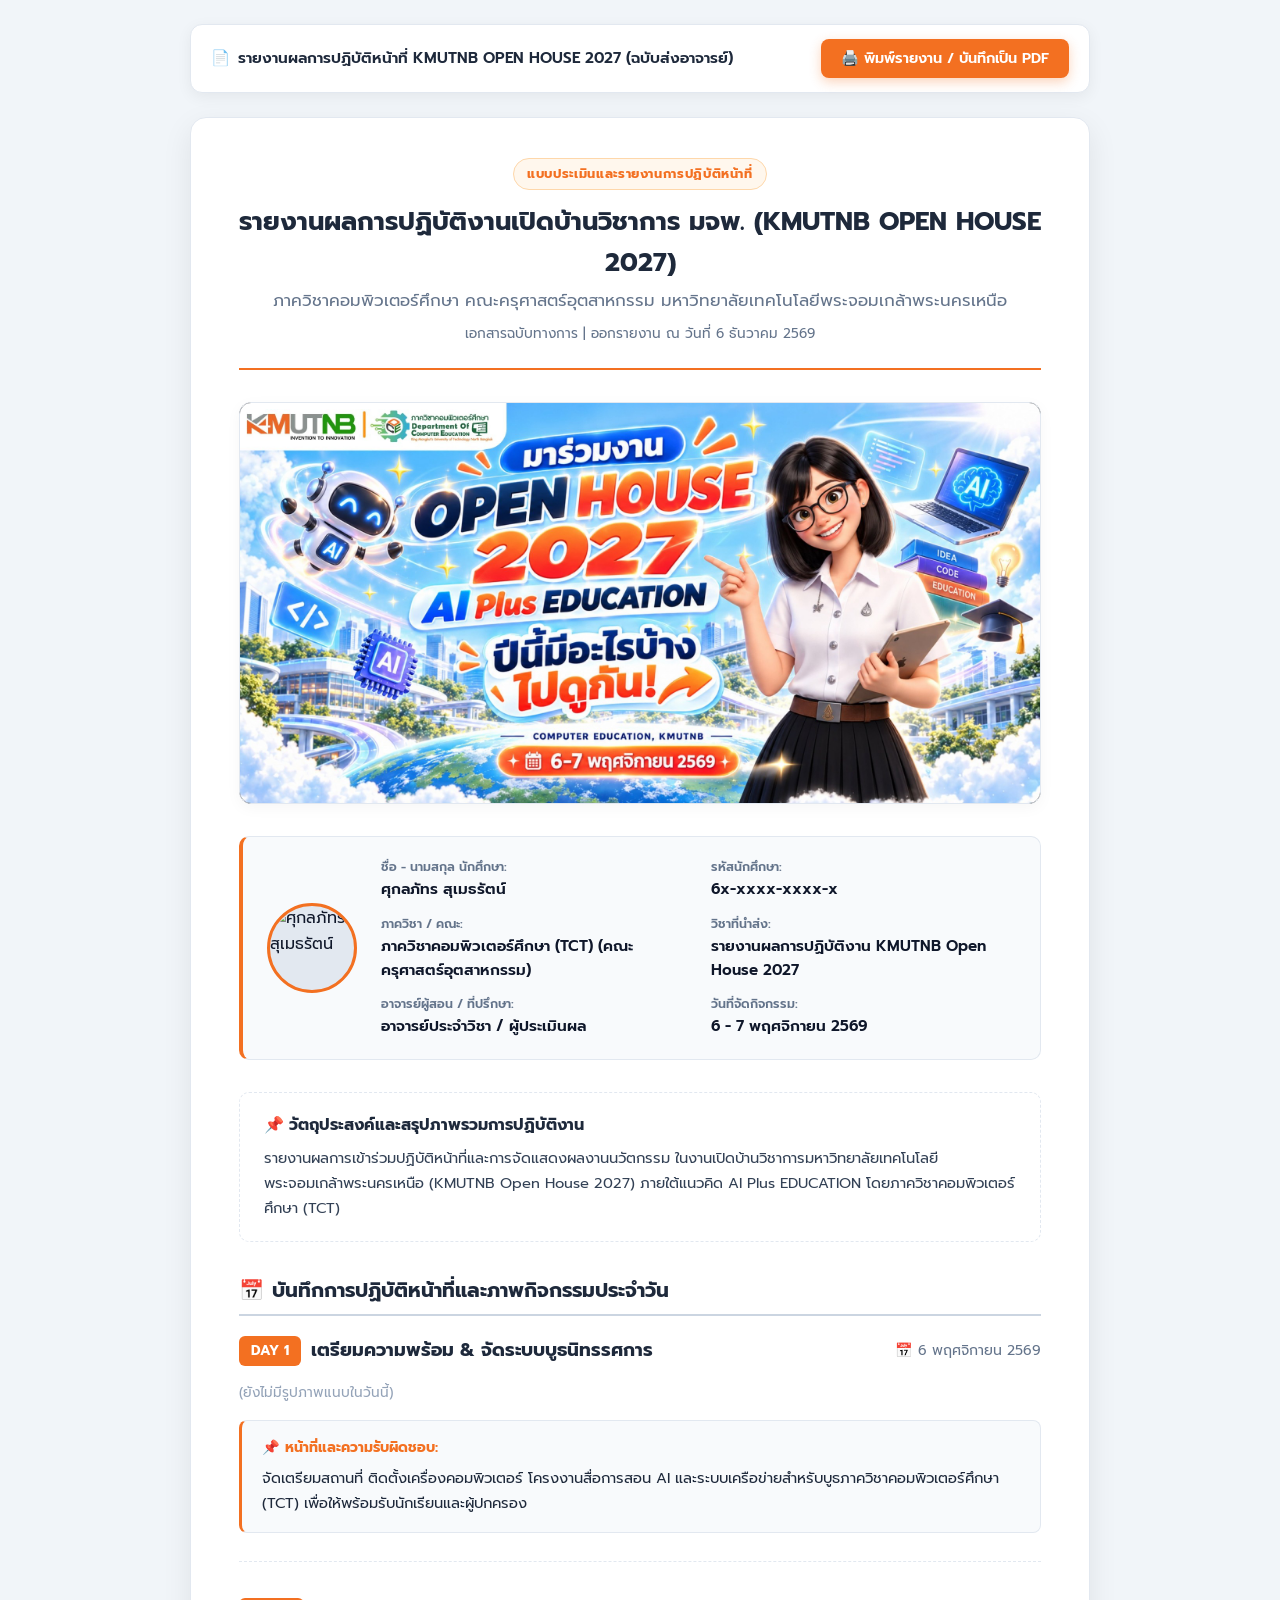
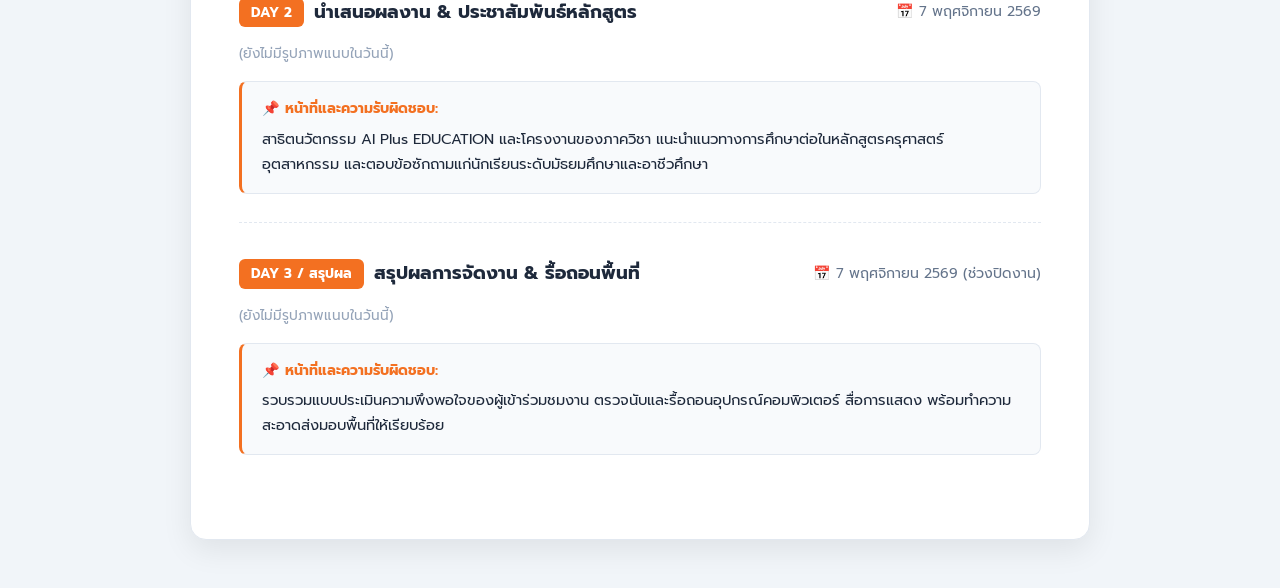
==== index.html @ 82ed1d24 "Enhancement: Rectangular Collage Photo Frame supporting all photo dimensions without cropping" ====
<!DOCTYPE html>
<html lang="th">
<head>
    <meta charset="UTF-8">
    <meta name="viewport" content="width=device-width, initial-scale=1.0">
    <title>เอกสารรายงานผลการปฏิบัติงาน Open House มจพ. (ฉบับส่งอาจารย์)</title>
    <link rel="preconnect" href="https://fonts.googleapis.com">
    <link rel="preconnect" href="https://fonts.gstatic.com" crossorigin>
    <link href="https://fonts.googleapis.com/css2?family=Prompt:wght@300;400;500;600;700&family=Sarabun:wght@300;400;500;600;700&display=swap" rel="stylesheet">
    <style>
        :root {
            --km-orange: #f37021;
            --km-dark: #1e293b;
            --km-light: #f8fafc;
            --border-color: #e2e8f0;
            --text-main: #0f172a;
            --text-muted: #64748b;
        }

        * {
            margin: 0;
            padding: 0;
            box-sizing: border-box;
        }

        body {
            font-family: 'Prompt', 'Sarabun', sans-serif;
            background-color: #f1f5f9;
            color: var(--text-main);
            line-height: 1.6;
            padding: 1.5rem 1rem 3rem 1rem;
        }

        /* Top Bar สำหรับหน้าอาจารย์ (โชว์ข้อมูลอย่างเดียว มีเฉพาะปุ่มพิมพ์) */
        .top-action-bar {
            max-width: 900px;
            margin: 0 auto 1.5rem auto;
            display: flex;
            justify-content: space-between;
            align-items: center;
            flex-wrap: wrap;
            gap: 1rem;
            background: #ffffff;
            padding: 0.85rem 1.25rem;
            border-radius: 12px;
            box-shadow: 0 4px 15px rgba(0,0,0,0.06);
            border: 1px solid var(--border-color);
        }

        .action-title {
            font-size: 0.95rem;
            font-weight: 600;
            color: var(--km-dark);
            display: flex;
            align-items: center;
            gap: 0.5rem;
        }

        .btn-print {
            display: inline-flex;
            align-items: center;
            gap: 0.4rem;
            padding: 0.55rem 1.25rem;
            font-family: inherit;
            font-size: 0.9rem;
            font-weight: 600;
            border-radius: 8px;
            cursor: pointer;
            border: none;
            background: var(--km-orange);
            color: #ffffff;
            box-shadow: 0 4px 12px rgba(243, 112, 33, 0.3);
            transition: all 0.2s ease;
        }
        .btn-print:hover {
            background: #d95e14;
            transform: translateY(-1px);
        }

        /* Academic Report Paper Container */
        .paper-container {
            max-width: 900px;
            margin: 0 auto;
            background: #ffffff;
            border-radius: 16px;
            box-shadow: 0 10px 30px rgba(0,0,0,0.08);
            border: 1px solid var(--border-color);
            padding: 2.5rem 3rem;
        }

        /* หัวกระดาษเอกสารทางการ */
        .doc-header {
            text-align: center;
            border-bottom: 2px solid var(--km-orange);
            padding-bottom: 1.5rem;
            margin-bottom: 2rem;
        }

        .doc-badge {
            display: inline-block;
            background: #fff7ed;
            color: var(--km-orange);
            border: 1px solid #fed7aa;
            font-size: 0.8rem;
            font-weight: 700;
            padding: 0.3rem 0.8rem;
            border-radius: 9999px;
            margin-bottom: 0.75rem;
            letter-spacing: 0.05em;
        }

        .doc-title {
            font-size: 1.6rem;
            font-weight: 700;
            color: var(--km-dark);
            margin-bottom: 0.25rem;
        }

        .doc-subtitle {
            font-size: 1.05rem;
            color: var(--text-muted);
            margin-bottom: 0.5rem;
        }

        .doc-meta {
            font-size: 0.85rem;
            color: var(--text-muted);
        }

        /* แบนเนอร์ 2 รูปต่อกัน */
        .banner-wrapper {
            margin-bottom: 2rem;
            border-radius: 12px;
            overflow: hidden;
            border: 1px solid var(--border-color);
            box-shadow: 0 4px 15px rgba(0,0,0,0.04);
            background: #000;
        }

        .banner-wrapper img {
            width: 100%;
            height: auto;
            display: block;
            aspect-ratio: 2 / 1;
            object-fit: cover;
        }

        /* ตารางข้อมูลนักศึกษา */
        .student-info-section {
            background: #f8fafc;
            border: 1px solid var(--border-color);
            border-left: 4px solid var(--km-orange);
            border-radius: 10px;
            padding: 1.25rem 1.5rem;
            margin-bottom: 2rem;
            display: flex;
            align-items: center;
            gap: 1.5rem;
        }

        .student-avatar {
            width: 90px;
            height: 90px;
            border-radius: 50%;
            object-fit: cover;
            border: 3px solid var(--km-orange);
            flex-shrink: 0;
            background: #e2e8f0;
        }

        .student-grid {
            display: grid;
            grid-template-columns: repeat(auto-fit, minmax(220px, 1fr));
            gap: 0.75rem 1.5rem;
            width: 100%;
        }

        .info-cell-label {
            font-size: 0.78rem;
            color: var(--text-muted);
            font-weight: 600;
            text-transform: uppercase;
        }

        .info-cell-value {
            font-size: 0.95rem;
            color: var(--text-main);
            font-weight: 600;
        }

        /* สรุปภาพรวม */
        .summary-box {
            background: #ffffff;
            border: 1px dashed var(--border-color);
            border-radius: 10px;
            padding: 1.25rem 1.5rem;
            margin-bottom: 2rem;
        }
        .summary-title {
            font-size: 1rem;
            font-weight: 700;
            color: var(--km-dark);
            margin-bottom: 0.5rem;
            display: flex;
            align-items: center;
            gap: 0.4rem;
        }
        .summary-text {
            font-size: 0.92rem;
            color: #334155;
            line-height: 1.7;
            white-space: pre-wrap;
        }

        /* บันทึกกิจกรรมรายวัน */
        .section-header-academic {
            font-size: 1.25rem;
            font-weight: 700;
            color: var(--km-dark);
            margin-bottom: 1.25rem;
            padding-bottom: 0.5rem;
            border-bottom: 2px solid #cbd5e1;
            display: flex;
            align-items: center;
            gap: 0.5rem;
        }

        .day-block {
            margin-bottom: 2.25rem;
            padding-bottom: 1.75rem;
            border-bottom: 1px dashed var(--border-color);
            page-break-inside: avoid;
        }
        .day-block:last-child {
            border-bottom: none;
            margin-bottom: 1rem;
        }

        .day-title-row {
            display: flex;
            justify-content: space-between;
            align-items: center;
            margin-bottom: 1rem;
            flex-wrap: wrap;
            gap: 0.5rem;
        }

        .day-badge-academic {
            background: var(--km-orange);
            color: #ffffff;
            font-size: 0.85rem;
            font-weight: 700;
            padding: 0.25rem 0.75rem;
            border-radius: 6px;
        }

        .day-name-academic {
            font-size: 1.15rem;
            font-weight: 700;
            color: var(--km-dark);
        }

        .day-date-academic {
            font-size: 0.88rem;
            color: var(--text-muted);
        }

        /* กรอบสี่เหลี่ยมผืนผ้ารวมรูปภาพประจำวัน (Collage Frame) */
        .photo-frame-wrapper {
            margin: 1.25rem 0 1.5rem 0;
            border-radius: 12px;
            overflow: hidden;
            border: 1px solid var(--border-color);
            background: #0f172a;
            box-shadow: 0 4px 15px rgba(0,0,0,0.06);
        }

        .collage-container {
            position: relative;
            width: 100%;
            background: #090d16;
            overflow: hidden;
        }

        /* 1 รูป: แสดงรูปเต็มสัดส่วน ไม่ตัดหัวคน รองรับทุกขนาด */
        .collage-container.count-1 {
            display: flex;
            align-items: center;
            justify-content: center;
            min-height: 260px;
            max-height: 500px;
            background: #090d16;
        }
        .collage-container.count-1 img {
            max-width: 100%;
            max-height: 500px;
            width: auto;
            height: auto;
            object-fit: contain;
            display: block;
            cursor: pointer;
            transition: transform 0.3s ease;
        }

        /* 2 รูป: สองรูปต่อกันในกรอบสี่เหลี่ยมผืนผ้า (50% | 50%) */
        .collage-container.count-2 {
            display: grid;
            grid-template-columns: 1fr 1fr;
            gap: 4px;
            aspect-ratio: 16 / 9;
        }
        .collage-container.count-2 .collage-item {
            position: relative;
            width: 100%;
            height: 100%;
            overflow: hidden;
        }
        .collage-container.count-2 img {
            width: 100%;
            height: 100%;
            object-fit: cover;
            display: block;
            cursor: pointer;
            transition: transform 0.3s ease;
        }

        /* 3 รูป: 1 รูปเด่นซ้าย + 2 รูปต่อกันขวา */
        .collage-container.count-3 {
            display: grid;
            grid-template-columns: 1.25fr 1fr;
            grid-template-rows: 1fr 1fr;
            gap: 4px;
            aspect-ratio: 16 / 9;
        }
        .collage-container.count-3 .collage-item {
            position: relative;
            width: 100%;
            height: 100%;
            overflow: hidden;
        }
        .collage-container.count-3 .collage-item:first-child {
            grid-row: span 2;
        }
        .collage-container.count-3 img {
            width: 100%;
            height: 100%;
            object-fit: cover;
            display: block;
            cursor: pointer;
            transition: transform 0.3s ease;
        }

        /* 4 รูป: 4 รูปต่อกันในกรอบ (2x2) */
        .collage-container.count-4 {
            display: grid;
            grid-template-columns: 1fr 1fr;
            grid-template-rows: 1fr 1fr;
            gap: 4px;
            aspect-ratio: 16 / 9;
        }
        .collage-container.count-4 .collage-item {
            position: relative;
            width: 100%;
            height: 100%;
            overflow: hidden;
        }
        .collage-container.count-4 img {
            width: 100%;
            height: 100%;
            object-fit: cover;
            display: block;
            cursor: pointer;
            transition: transform 0.3s ease;
        }

        /* 5 รูปขึ้นไป: เรียงต่อกันเป็น Grid ในกรอบสี่เหลี่ยม */
        .collage-container.count-more {
            display: grid;
            grid-template-columns: repeat(auto-fit, minmax(200px, 1fr));
            gap: 4px;
        }
        .collage-container.count-more .collage-item {
            aspect-ratio: 4 / 3;
            position: relative;
            overflow: hidden;
        }
        .collage-container.count-more img {
            width: 100%;
            height: 100%;
            object-fit: cover;
            display: block;
            cursor: pointer;
            transition: transform 0.3s ease;
        }

        .collage-item:hover img {
            transform: scale(1.03);
        }

        .photo-number-tag {
            position: absolute;
            top: 8px;
            left: 8px;
            background: rgba(0, 0, 0, 0.7);
            color: #ffffff;
            font-size: 0.75rem;
            font-weight: 700;
            padding: 0.15rem 0.5rem;
            border-radius: 4px;
            backdrop-filter: blur(4px);
            pointer-events: none;
            z-index: 2;
        }

        /* แถบคำบรรยายใต้กรอบรูป */
        .collage-caption-bar {
            background: #ffffff;
            padding: 0.85rem 1.15rem;
            border-top: 1px solid var(--border-color);
            display: flex;
            flex-direction: column;
            gap: 0.4rem;
        }
        .collage-caption-item {
            font-size: 0.88rem;
            color: #334155;
            line-height: 1.5;
        }
        .collage-caption-tag {
            color: var(--km-orange);
            font-weight: 700;
            margin-right: 0.35rem;
        }

        @media (max-width: 600px) {
            .collage-container.count-2,
            .collage-container.count-3,
            .collage-container.count-4 {
                aspect-ratio: auto;
                grid-template-columns: 1fr;
                grid-template-rows: auto;
            }
            .collage-container.count-3 .collage-item:first-child {
                grid-row: auto;
            }
            .collage-container.count-2 .collage-item,
            .collage-container.count-3 .collage-item,
            .collage-container.count-4 .collage-item {
                aspect-ratio: 16 / 10;
            }
        }

        /* หน้าที่และความรับผิดชอบ */
        .duty-box {
            background: #f8fafc;
            border: 1px solid var(--border-color);
            border-left: 3px solid var(--km-orange);
            border-radius: 8px;
            padding: 1rem 1.25rem;
            margin-top: 0.5rem;
        }

        .duty-label {
            font-size: 0.88rem;
            font-weight: 700;
            color: var(--km-orange);
            margin-bottom: 0.4rem;
            display: flex;
            align-items: center;
            gap: 0.4rem;
        }

        .duty-content {
            font-size: 0.92rem;
            color: #1e293b;
            line-height: 1.7;
            white-space: pre-wrap;
        }

        /* Lightbox */
        .lightbox-modal {
            position: fixed;
            top: 0; left: 0; width: 100vw; height: 100vh;
            background: rgba(0,0,0,0.9);
            z-index: 99999;
            display: none;
            align-items: center;
            justify-content: center;
            padding: 1.5rem;
        }
        .lightbox-modal.active { display: flex; }
        .lightbox-modal img {
            max-width: 90vw;
            max-height: 85vh;
            border-radius: 8px;
        }

        /* Mobile */
        @media (max-width: 768px) {
            body { padding: 0.75rem 0.5rem; }
            .paper-container { padding: 1.25rem 1rem; }
            .student-info-section { flex-direction: column; text-align: center; }
            .student-grid { grid-template-columns: 1fr; text-align: left; }
            .report-photo-grid { grid-template-columns: 1fr; }
            .top-action-bar { flex-direction: column; align-items: stretch; }
            .btn-print { width: 100%; justify-content: center; }
        }

        /* Print Media Styles */
        @media print {
            body { background: #ffffff !important; padding: 0 !important; }
            .top-action-bar { display: none !important; }
            .paper-container { box-shadow: none !important; border: none !important; padding: 0 !important; max-width: 100% !important; }
            .banner-wrapper img { max-height: 250px; object-fit: contain; }
            .photo-frame-wrapper { page-break-inside: avoid; box-shadow: none !important; border: 1px solid #cbd5e1 !important; }
        }
    </style>
</head>
<body>

    <!-- แถบด้านบนของอาจารย์ (ไม่มีปุ่มแก้ไขใดๆ ทั้งสิ้น) -->
    <header class="top-action-bar">
        <div class="action-title">
            <span>📄</span>
            <span>รายงานผลการปฏิบัติหน้าที่ KMUTNB OPEN HOUSE 2027 (ฉบับส่งอาจารย์)</span>
        </div>
        <div>
            <button onclick="window.print()" class="btn-print">
                🖨️ พิมพ์รายงาน / บันทึกเป็น PDF
            </button>
        </div>
    </header>

    <!-- เอกสารรายงานทางการ -->
    <main class="paper-container">

        <!-- หัวกระดาษเอกสารทางการ -->
        <section class="doc-header">
            <div class="doc-badge">แบบประเมินและรายงานการปฏิบัติหน้าที่</div>
            <h1 class="doc-title">รายงานผลการปฏิบัติงานเปิดบ้านวิชาการ มจพ. (KMUTNB OPEN HOUSE 2027)</h1>
            <p class="doc-subtitle">ภาควิชาคอมพิวเตอร์ศึกษา คณะครุศาสตร์อุตสาหกรรม มหาวิทยาลัยเทคโนโลยีพระจอมเกล้าพระนครเหนือ</p>
            <p class="doc-meta" id="doc-meta-date">เอกสารฉบับทางการ</p>
        </section>

        <!-- ภาพแบนเนอร์โปสเตอร์งาน 2 รูปต่อกัน -->
        <figure class="banner-wrapper">
            <img src="openhouse_banner.png" alt="KMUTNB Open House 2027 AI Plus EDUCATION (Department of Computer Education)">
        </figure>

        <!-- ข้อมูลนักศึกษาผู้จัดทำ -->
        <section class="student-info-section" id="student-info-box"></section>

        <!-- วัตถุประสงค์และสรุปภาพรวม -->
        <section class="summary-box">
            <h2 class="summary-title">📌 วัตถุประสงค์และสรุปภาพรวมการปฏิบัติงาน</h2>
            <div class="summary-text" id="report-summary-text"></div>
        </section>

        <!-- รายการบันทึกผลการปฏิบัติงานแต่ละวัน (แสดงเฉพาะหน้าที่) -->
        <section>
            <h2 class="section-header-academic">
                <span>📅</span>
                <span>บันทึกการปฏิบัติหน้าที่และภาพกิจกรรมประจำวัน</span>
            </h2>
            <div id="academic-days-list"></div>
        </section>

    </main>

    <!-- Modal ดูรูปภาพขนาดเต็ม -->
    <div class="lightbox-modal" id="lightbox-modal" onclick="this.classList.remove('active')">
        <img src="" id="lightbox-img" alt="ภาพขยาย">
    </div>

    <script>
        const STORAGE_KEY = 'kmutnb_openhouse_report_data_v2';
        const syncChannel = ('BroadcastChannel' in window) ? new BroadcastChannel('kmutnb_openhouse_sync') : null;

        const defaultData = {
            student: {
                name: "ศุกลภัทร สุเมธรัตน์",
                studentId: "6x-xxxx-xxxx-x",
                faculty: "คณะครุศาสตร์อุตสาหกรรม",
                department: "ภาควิชาคอมพิวเตอร์ศึกษา (TCT)",
                subject: "รายงานผลการปฏิบัติงาน KMUTNB Open House 2027",
                teacher: "อาจารย์ประจำวิชา / ผู้ประเมินผล",
                eventDate: "6 - 7 พฤศจิกายน 2569",
                avatar: "https://images.unsplash.com/photo-1534528741775-53994a69daeb?w=300&auto=format&fit=crop&q=80",
                summary: "รายงานผลการเข้าร่วมปฏิบัติหน้าที่และการจัดแสดงผลงานนวัตกรรม ในงานเปิดบ้านวิชาการมหาวิทยาลัยเทคโนโลยีพระจอมเกล้าพระนครเหนือ (KMUTNB Open House 2027) ภายใต้แนวคิด AI Plus EDUCATION โดยภาควิชาคอมพิวเตอร์ศึกษา (TCT)"
            },
            days: [
                {
                    id: 'day-1',
                    dayNum: 'DAY 1',
                    date: '6 พฤศจิกายน 2569',
                    title: 'เตรียมความพร้อม & จัดระบบบูธนิทรรศการ',
                    duty: 'จัดเตรียมสถานที่ ติดตั้งเครื่องคอมพิวเตอร์ โครงงานสื่อการสอน AI และระบบเครือข่ายสำหรับบูธภาควิชาคอมพิวเตอร์ศึกษา (TCT) เพื่อให้พร้อมรับนักเรียนและผู้ปกครอง',
                    photos: []
                },
                {
                    id: 'day-2',
                    dayNum: 'DAY 2',
                    date: '7 พฤศจิกายน 2569',
                    title: 'นำเสนอผลงาน & ประชาสัมพันธ์หลักสูตร',
                    duty: 'สาธิตนวัตกรรม AI Plus EDUCATION และโครงงานของภาควิชา แนะนำแนวทางการศึกษาต่อในหลักสูตรครุศาสตร์อุตสาหกรรม และตอบข้อซักถามแก่นักเรียนระดับมัธยมศึกษาและอาชีวศึกษา',
                    photos: []
                },
                {
                    id: 'day-3',
                    dayNum: 'DAY 3 / สรุปผล',
                    date: '7 พฤศจิกายน 2569 (ช่วงปิดงาน)',
                    title: 'สรุปผลการจัดงาน & รื้อถอนพื้นที่',
                    duty: 'รวบรวมแบบประเมินความพึงพอใจของผู้เข้าร่วมชมงาน ตรวจนับและรื้อถอนอุปกรณ์คอมพิวเตอร์ สื่อการแสดง พร้อมทำความสะอาดส่งมอบพื้นที่ให้เรียบร้อย',
                    photos: []
                }
            ]
        };

        let appData = null;

        function loadData() {
            try {
                const saved = localStorage.getItem(STORAGE_KEY);
                if (saved) {
                    appData = JSON.parse(saved);
                } else {
                    appData = JSON.parse(JSON.stringify(defaultData));
                }
            } catch (e) {
                appData = JSON.parse(JSON.stringify(defaultData));
            }
        }

        // ซิงก์ข้อมูลแบบเรียลไทม์ทันทีเมื่อแอดมินแก้ไขที่หน้า /admin
        if (syncChannel) {
            syncChannel.onmessage = (e) => {
                if (e.data && e.data.type === 'DATA_UPDATED') {
                    appData = e.data.data;
                    renderAll();
                }
            };
        }
        window.addEventListener('storage', (e) => {
            if (e.key === STORAGE_KEY && e.newValue) {
                appData = JSON.parse(e.newValue);
                renderAll();
            }
        });

        function renderProfile() {
            const p = appData.student || {};
            document.getElementById('student-info-box').innerHTML = `
                <img src="${p.avatar || 'https://via.placeholder.com/150'}" alt="${p.name}" class="student-avatar">
                <div class="student-grid">
                    <div>
                        <div class="info-cell-label">ชื่อ - นามสกุล นักศึกษา:</div>
                        <div class="info-cell-value">${p.name || '-'}</div>
                    </div>
                    <div>
                        <div class="info-cell-label">รหัสนักศึกษา:</div>
                        <div class="info-cell-value">${p.studentId || '-'}</div>
                    </div>
                    <div>
                        <div class="info-cell-label">ภาควิชา / คณะ:</div>
                        <div class="info-cell-value">${p.department || '-'} (${p.faculty || '-'})</div>
                    </div>
                    <div>
                        <div class="info-cell-label">วิชาที่นำส่ง:</div>
                        <div class="info-cell-value">${p.subject || '-'}</div>
                    </div>
                    <div>
                        <div class="info-cell-label">อาจารย์ผู้สอน / ที่ปรึกษา:</div>
                        <div class="info-cell-value">${p.teacher || '-'}</div>
                    </div>
                    <div>
                        <div class="info-cell-label">วันที่จัดกิจกรรม:</div>
                        <div class="info-cell-value">${p.eventDate || '6 - 7 พฤศจิกายน 2569'}</div>
                    </div>
                </div>
            `;
            document.getElementById('report-summary-text').innerText = p.summary || 'ไม่มีข้อมูลสรุปภาพรวม';
        }

        function renderDays() {
            const container = document.getElementById('academic-days-list');
            if (!container) return;

            const days = appData.days || [];
            if (days.length === 0) {
                container.innerHTML = '<div style="padding:1.5rem; text-align:center; color:#94a3b8;">ยังไม่มีข้อมูลกิจกรรม</div>';
                return;
            }

            container.innerHTML = days.map((d) => {
                const photos = d.photos || [];
                let photosHtml = '';

                if (photos.length > 0) {
                    const countClass = photos.length === 1 ? 'count-1' :
                                       photos.length === 2 ? 'count-2' :
                                       photos.length === 3 ? 'count-3' :
                                       photos.length === 4 ? 'count-4' : 'count-more';

                    const collageItems = photos.map((photo, idx) => `
                        <div class="collage-item" onclick="openLightbox('${photo.src}')">
                            <img src="${photo.src}" alt="ภาพกิจกรรมรูปที่ ${idx + 1}" loading="lazy">
                            <span class="photo-number-tag">รูปที่ ${idx + 1}</span>
                        </div>
                    `).join('');

                    const captionsList = photos.map((photo, idx) => `
                        <div class="collage-caption-item">
                            <span class="collage-caption-tag">รูปที่ ${idx + 1}:</span>
                            <span>${photo.caption || 'ภาพการปฏิบัติหน้าที่'}</span>
                        </div>
                    `).join('');

                    photosHtml = `
                        <div class="photo-frame-wrapper">
                            <div class="collage-container ${countClass}">
                                ${collageItems}
                            </div>
                            <div class="collage-caption-bar">
                                ${captionsList}
                            </div>
                        </div>
                    `;
                } else {
                    photosHtml = '<div style="font-size:0.85rem; color:#94a3b8; margin:0.5rem 0 1rem 0;">(ยังไม่มีรูปภาพแนบในวันนี้)</div>';
                }

                return `
                    <article class="day-block">
                        <div class="day-title-row">
                            <div style="display:flex; align-items:center; gap:0.6rem;">
                                <span class="day-badge-academic">${d.dayNum || 'DAY'}</span>
                                <span class="day-name-academic">${d.title || ''}</span>
                            </div>
                            <span class="day-date-academic">📅 ${d.date || ''}</span>
                        </div>

                        ${photosHtml}

                        <div class="duty-box">
                            <div class="duty-label">📌 หน้าที่และความรับผิดชอบ:</div>
                            <div class="duty-content">${d.duty || '-'}</div>
                        </div>
                    </article>
                `;
            }).join('');
        }

        window.openLightbox = function(src) {
            const modal = document.getElementById('lightbox-modal');
            const img = document.getElementById('lightbox-img');
            img.src = src;
            modal.classList.add('active');
        };

        function renderAll() {
            renderProfile();
            renderDays();
        }

        document.addEventListener('DOMContentLoaded', () => {
            const today = new Date();
            const dateStr = today.toLocaleDateString('th-TH', { year: 'numeric', month: 'long', day: 'numeric' });
            document.getElementById('doc-meta-date').innerText = `เอกสารฉบับทางการ | ออกรายงาน ณ วันที่ ${dateStr}`;

            loadData();
            renderAll();
        });
    </script>
</body>
</html>
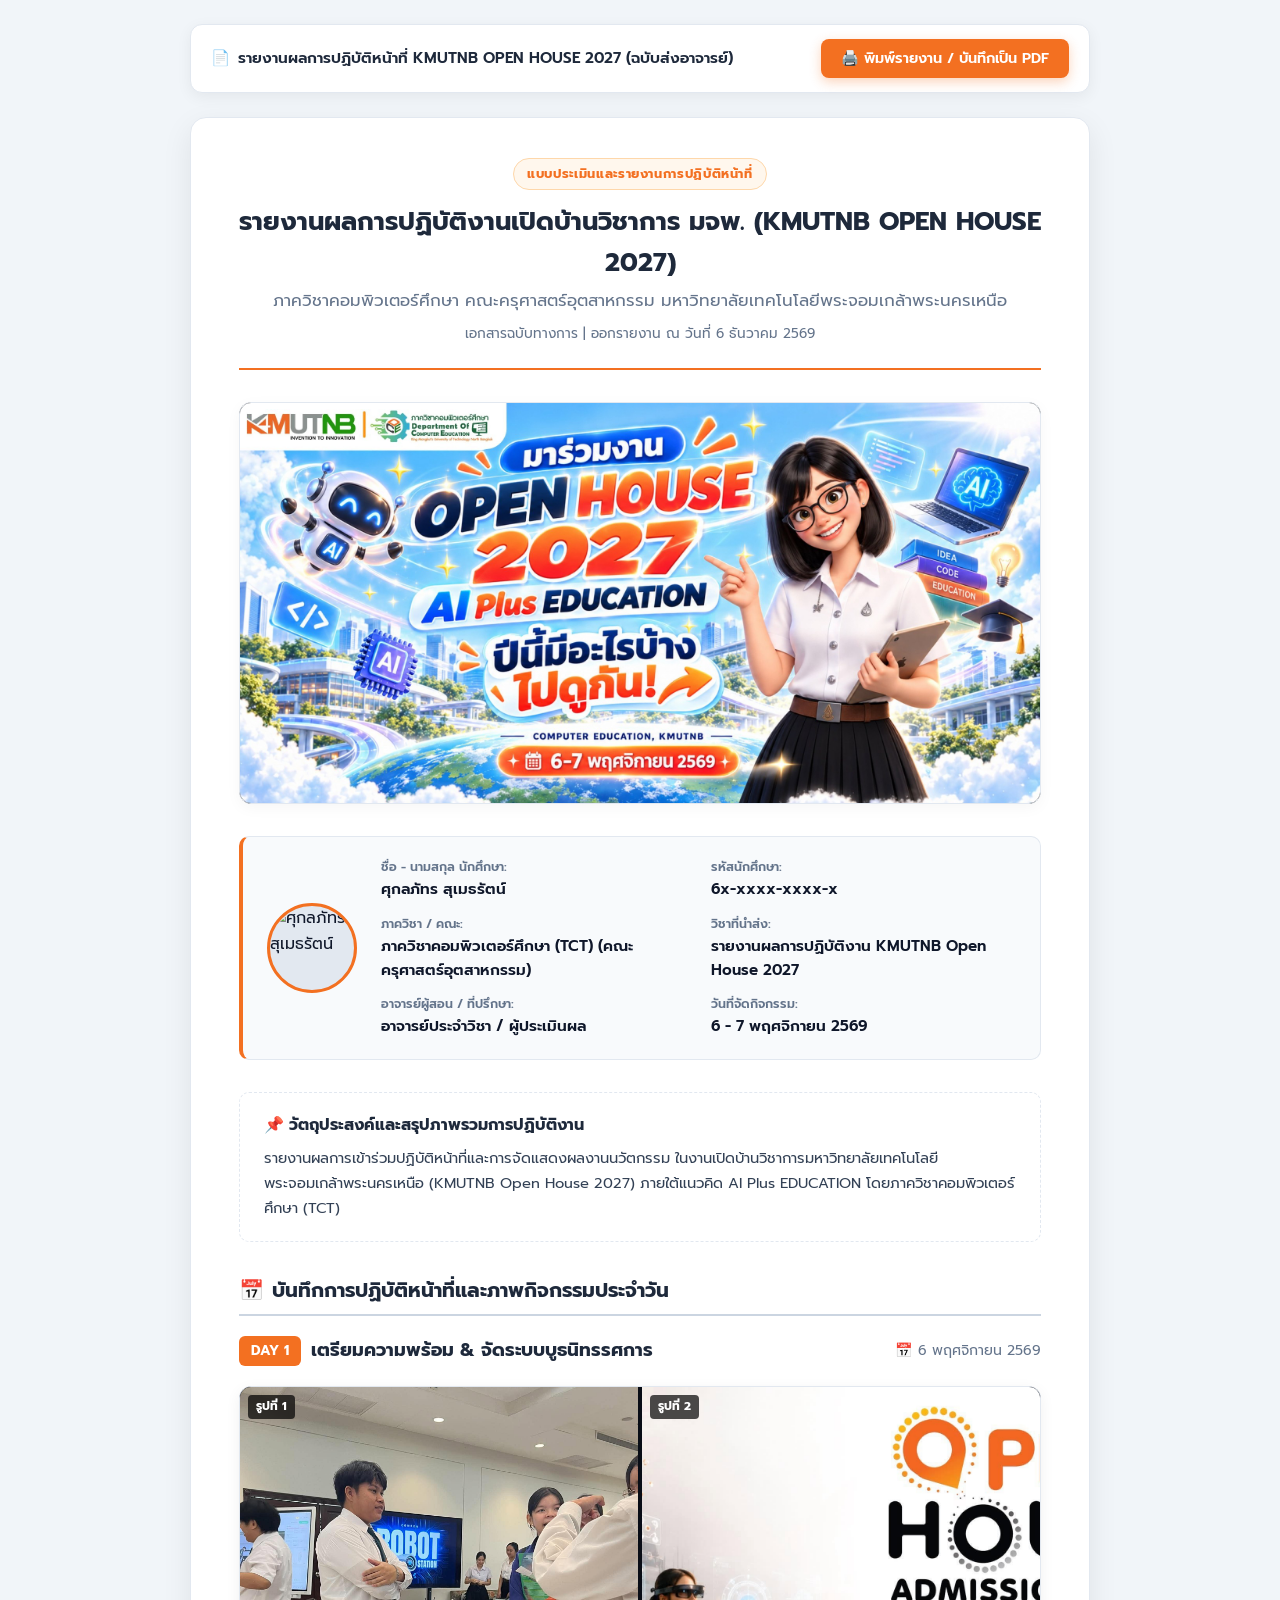
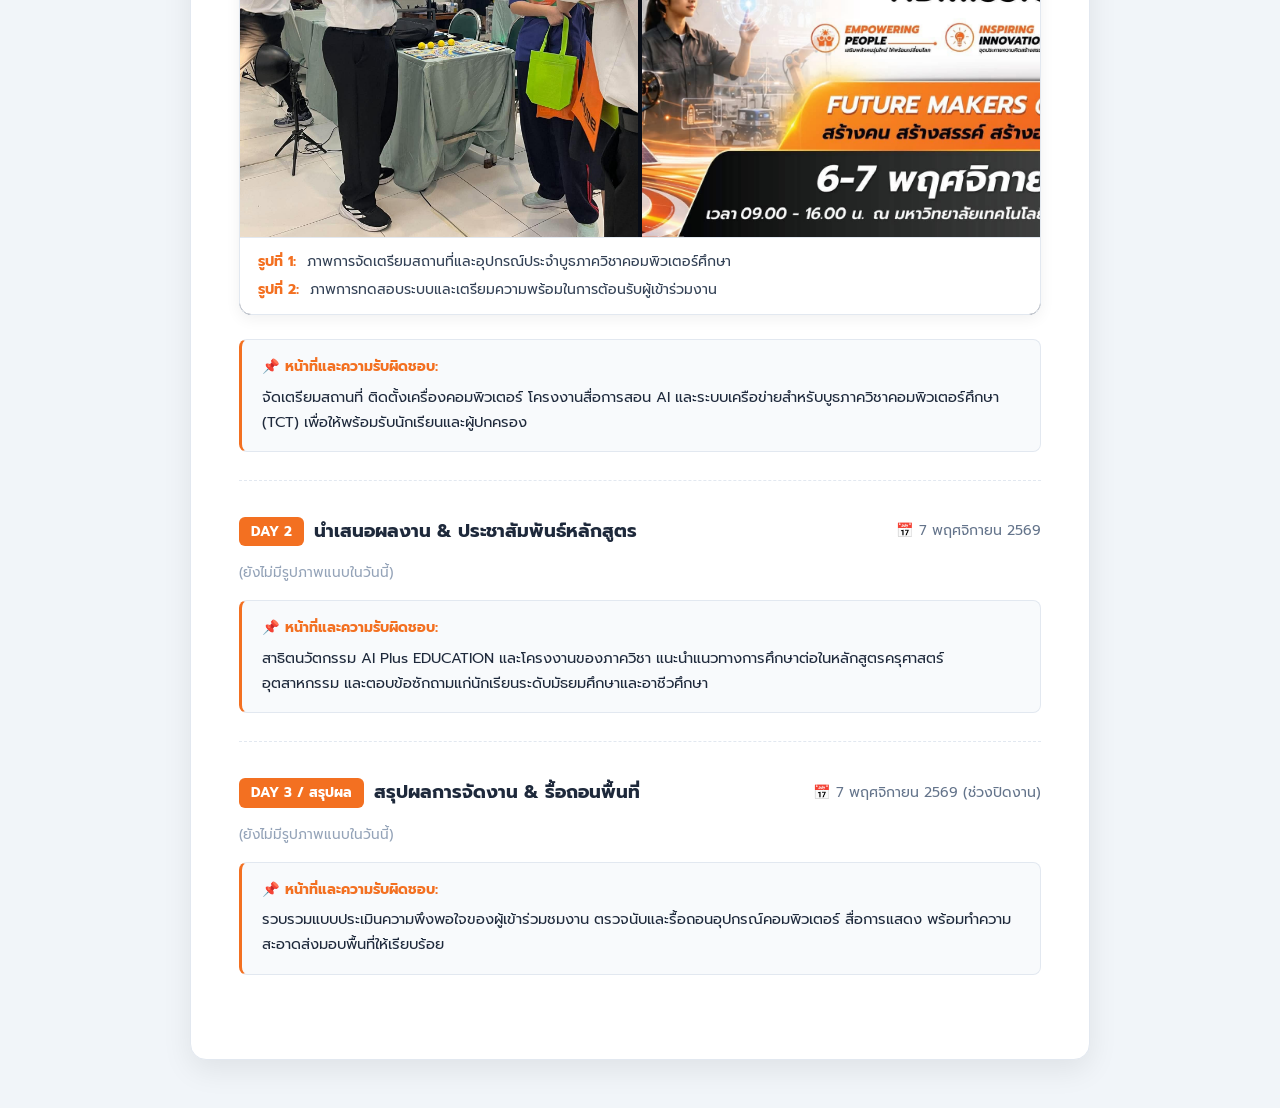
==== commit d9938936: "Deploy real photos and server-authoritative data.json so iPad, mobile, and PC show identical content" ====
--- a/index.html
+++ b/index.html
@@ -618,17 +618,22 @@
 
         let appData = null;
 
-        function loadData() {
+        async function loadData() {
             try {
-                const saved = localStorage.getItem(STORAGE_KEY);
-                if (saved) {
-                    appData = JSON.parse(saved);
+                // ดึงข้อมูลหลักจากเซิร์ฟเวอร์ data.json ก่อน เพื่อให้ทุกเครื่อง (iPad, มือถือ, คอม) เห็นตรงกัน 100%
+                const res = await fetch('data.json?t=' + Date.now());
+                if (res.ok) {
+                    appData = await res.json();
+                    localStorage.setItem(STORAGE_KEY, JSON.stringify(appData));
                 } else {
-                    appData = JSON.parse(JSON.stringify(defaultData));
+                    const saved = localStorage.getItem(STORAGE_KEY);
+                    appData = saved ? JSON.parse(saved) : JSON.parse(JSON.stringify(defaultData));
                 }
             } catch (e) {
-                appData = JSON.parse(JSON.stringify(defaultData));
+                const saved = localStorage.getItem(STORAGE_KEY);
+                appData = saved ? JSON.parse(saved) : JSON.parse(JSON.stringify(defaultData));
             }
+            renderAll();
         }
 
         // ซิงก์ข้อมูลแบบเรียลไทม์ทันทีเมื่อแอดมินแก้ไขที่หน้า /admin
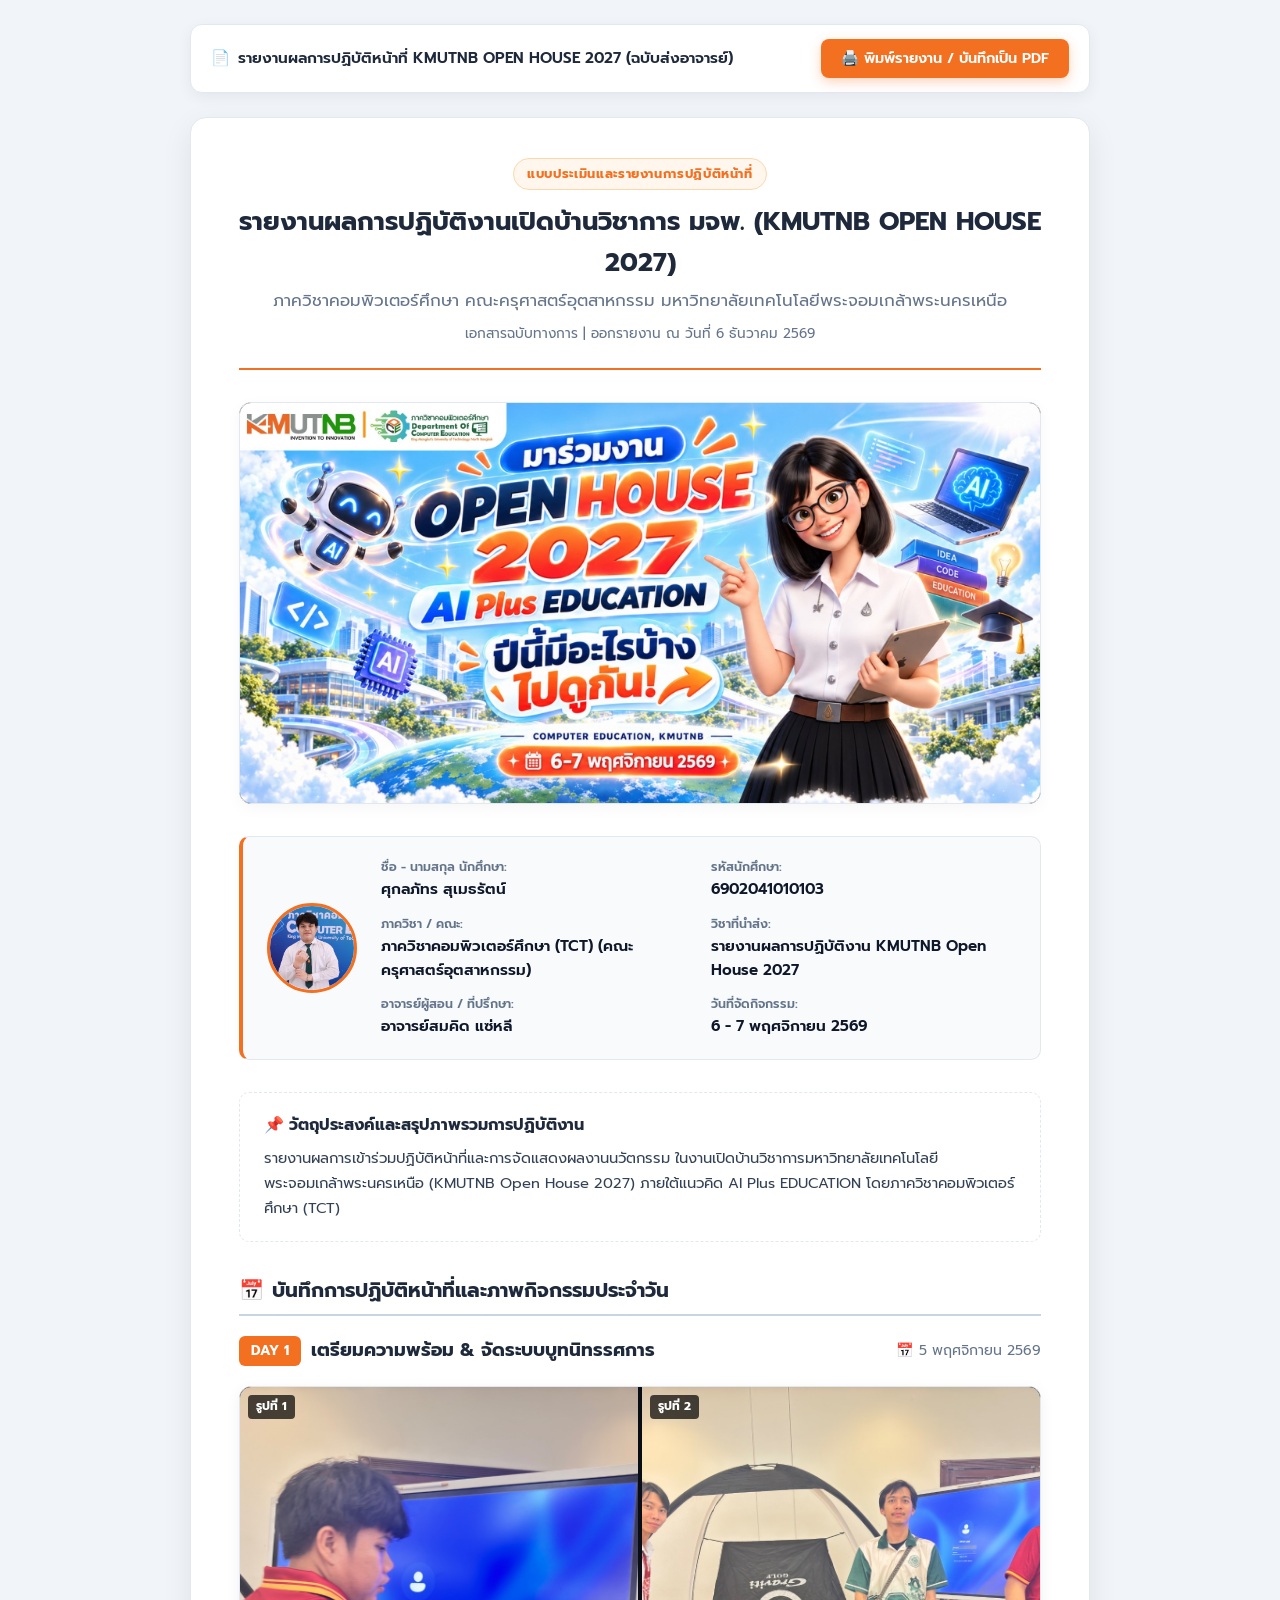
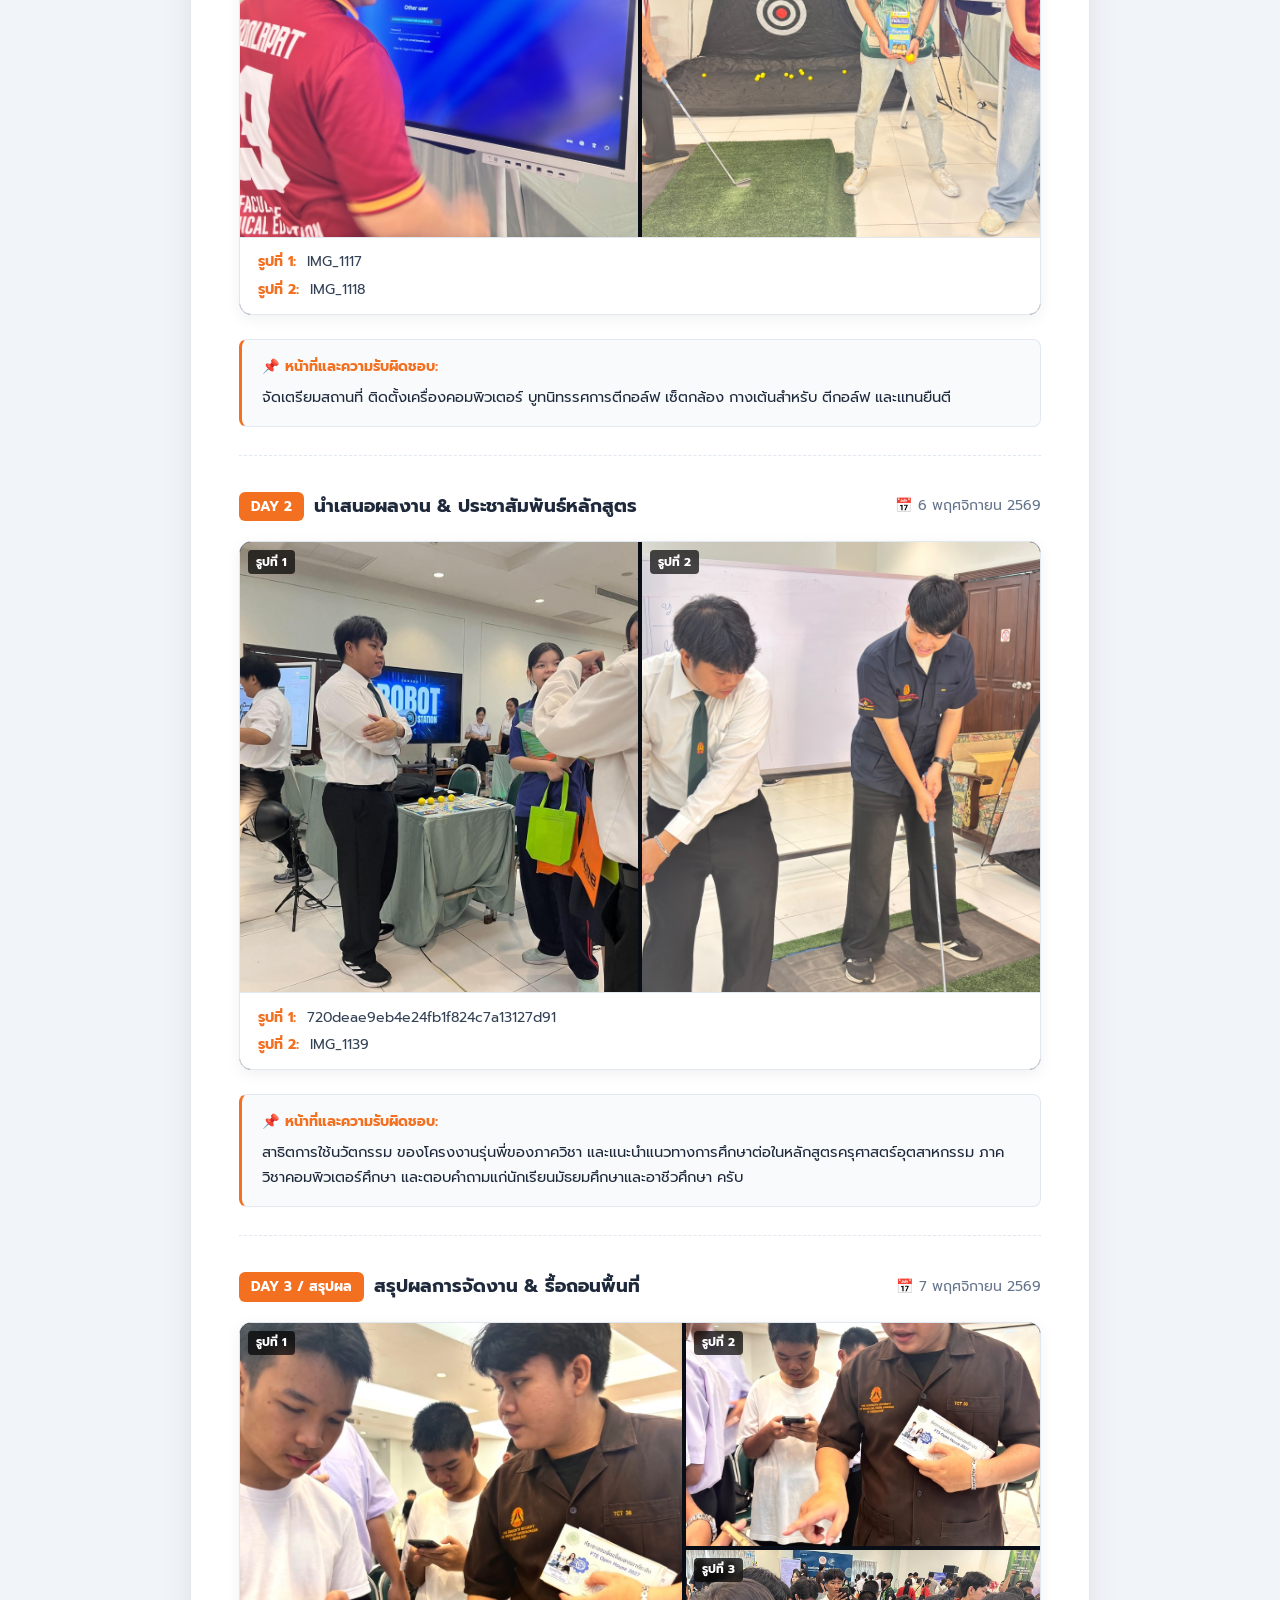
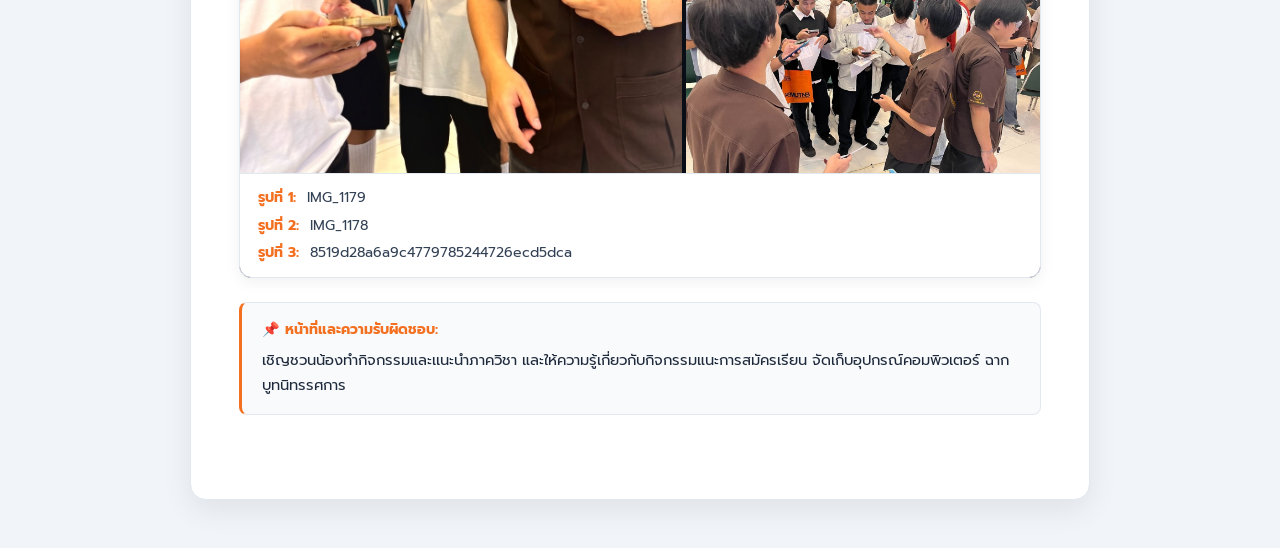
==== commit 365d2eed: "Fix /api/sync for files > 1MB: fetch raw stream and enforce cache: no-store on all devices" ====
--- a/index.html
+++ b/index.html
@@ -620,14 +620,24 @@
 
         async function loadData() {
             try {
-                // ดึงข้อมูลหลักจากเซิร์ฟเวอร์ data.json ก่อน เพื่อให้ทุกเครื่อง (iPad, มือถือ, คอม) เห็นตรงกัน 100%
-                const res = await fetch('data.json?t=' + Date.now());
-                if (res.ok) {
+                // ดึงข้อมูลล่าสุดจาก Cloud API ก่อน (ซิงก์ข้ามเครื่อง iPad / มือถือ / คอม / อาจารย์)
+                let res = null;
+                try {
+                    res = await fetch('/api/sync?t=' + Date.now(), { cache: 'no-store' });
+                } catch(e) {}
+
+                if (res && res.ok) {
                     appData = await res.json();
                     localStorage.setItem(STORAGE_KEY, JSON.stringify(appData));
                 } else {
-                    const saved = localStorage.getItem(STORAGE_KEY);
-                    appData = saved ? JSON.parse(saved) : JSON.parse(JSON.stringify(defaultData));
+                    const res2 = await fetch('data.json?t=' + Date.now(), { cache: 'no-store' });
+                    if (res2.ok) {
+                        appData = await res2.json();
+                        localStorage.setItem(STORAGE_KEY, JSON.stringify(appData));
+                    } else {
+                        const saved = localStorage.getItem(STORAGE_KEY);
+                        appData = saved ? JSON.parse(saved) : JSON.parse(JSON.stringify(defaultData));
+                    }
                 }
             } catch (e) {
                 const saved = localStorage.getItem(STORAGE_KEY);
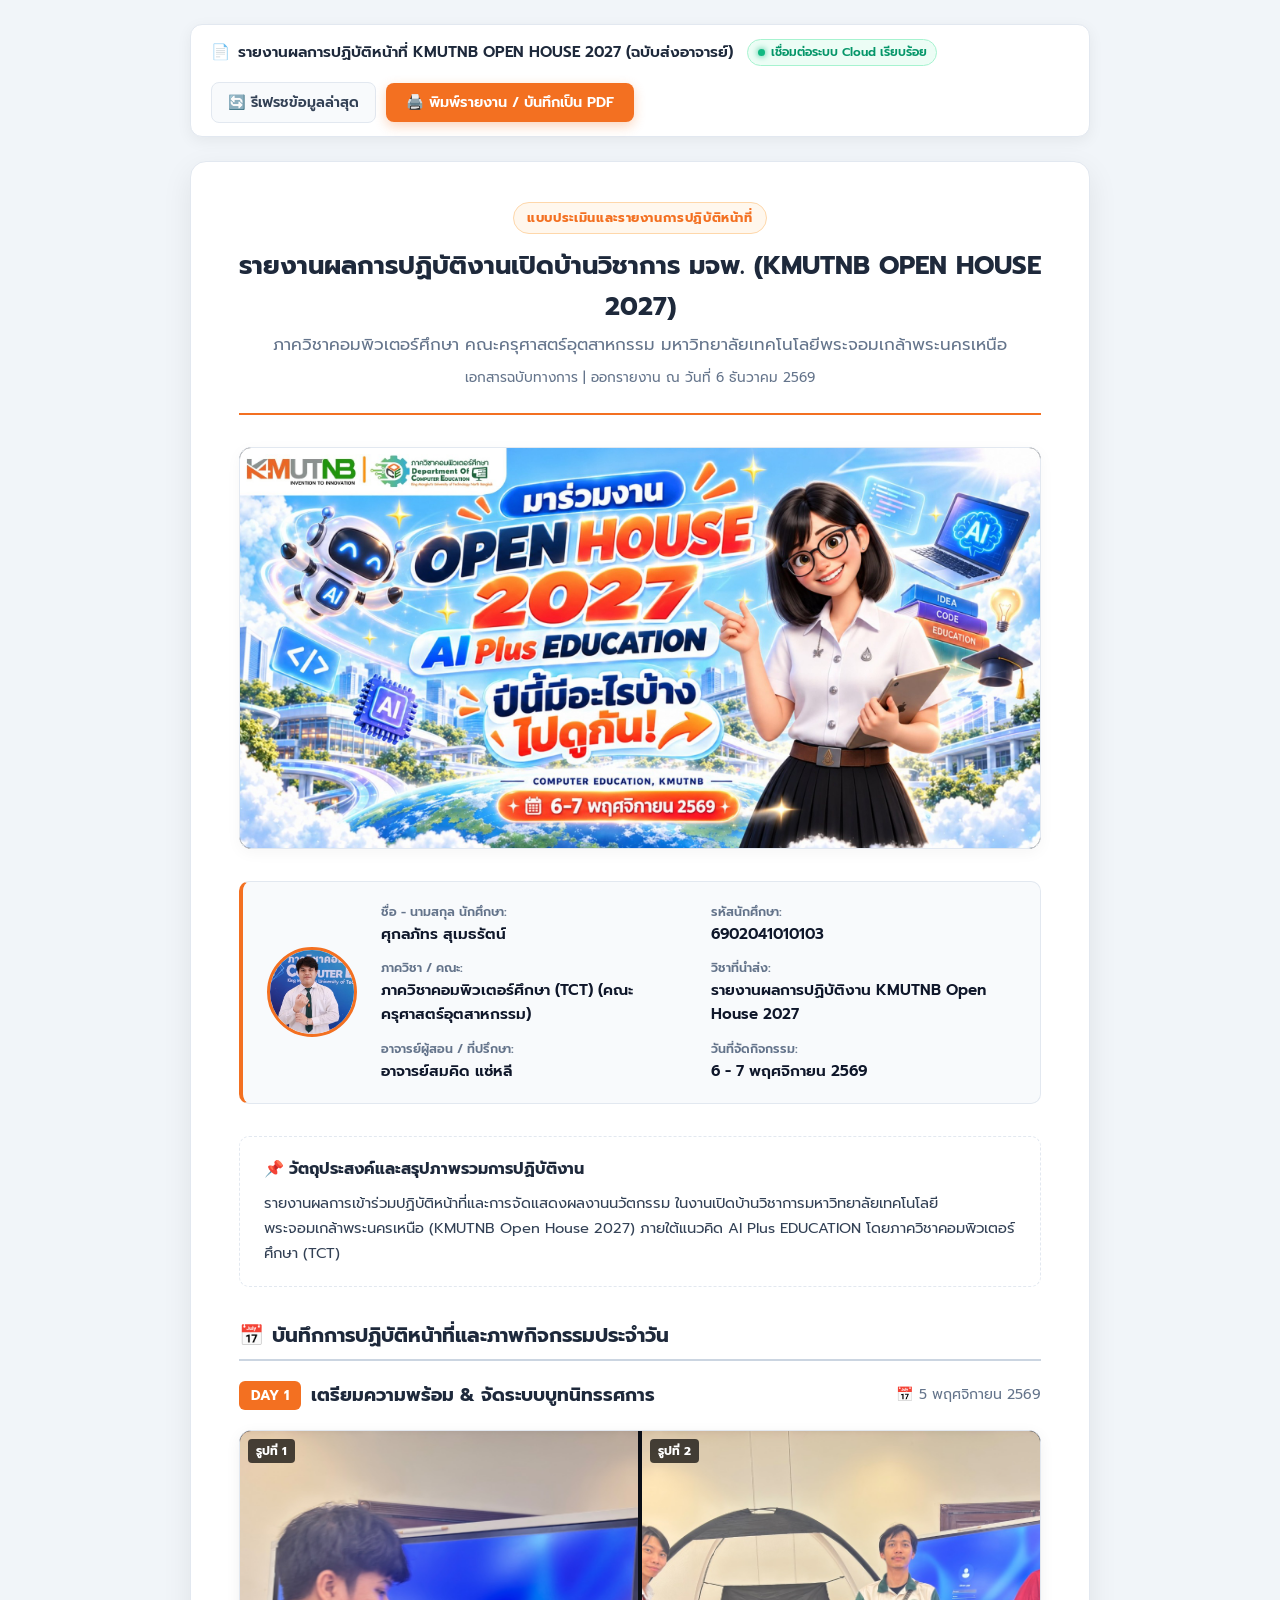
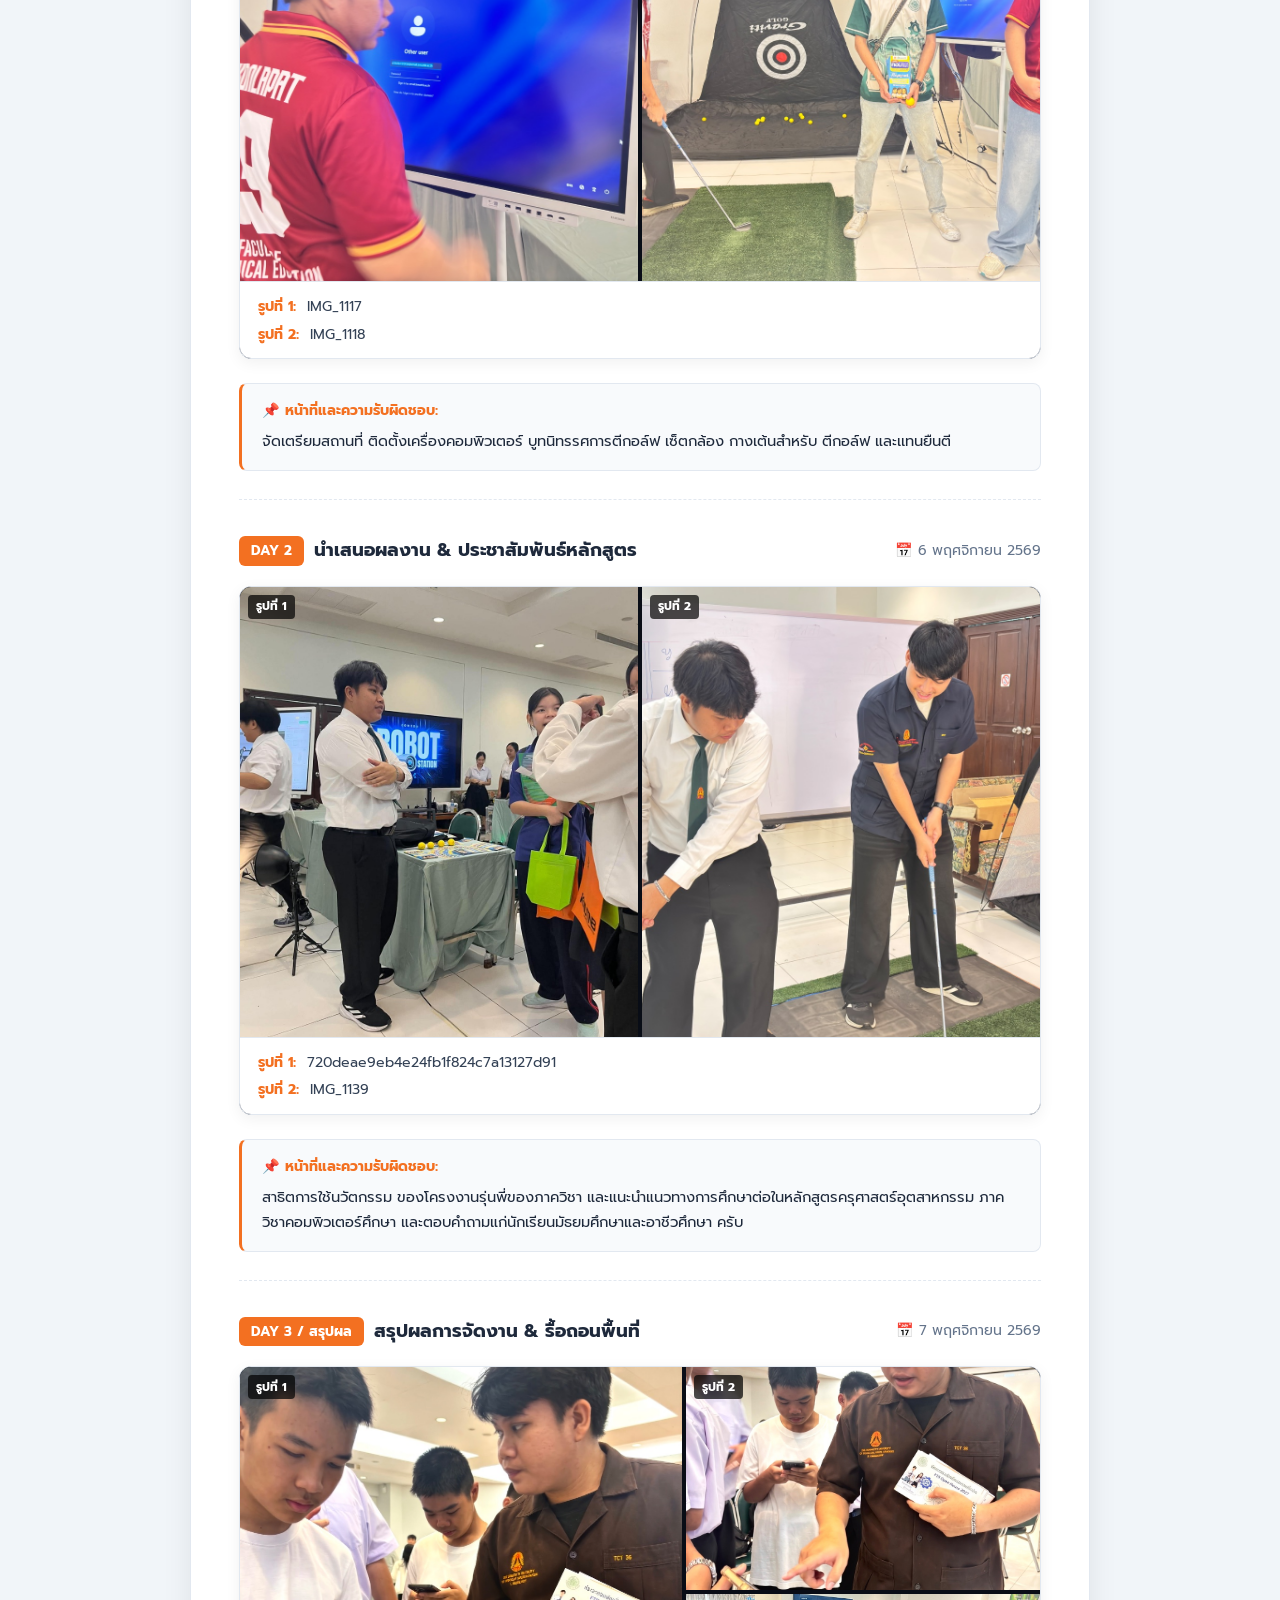
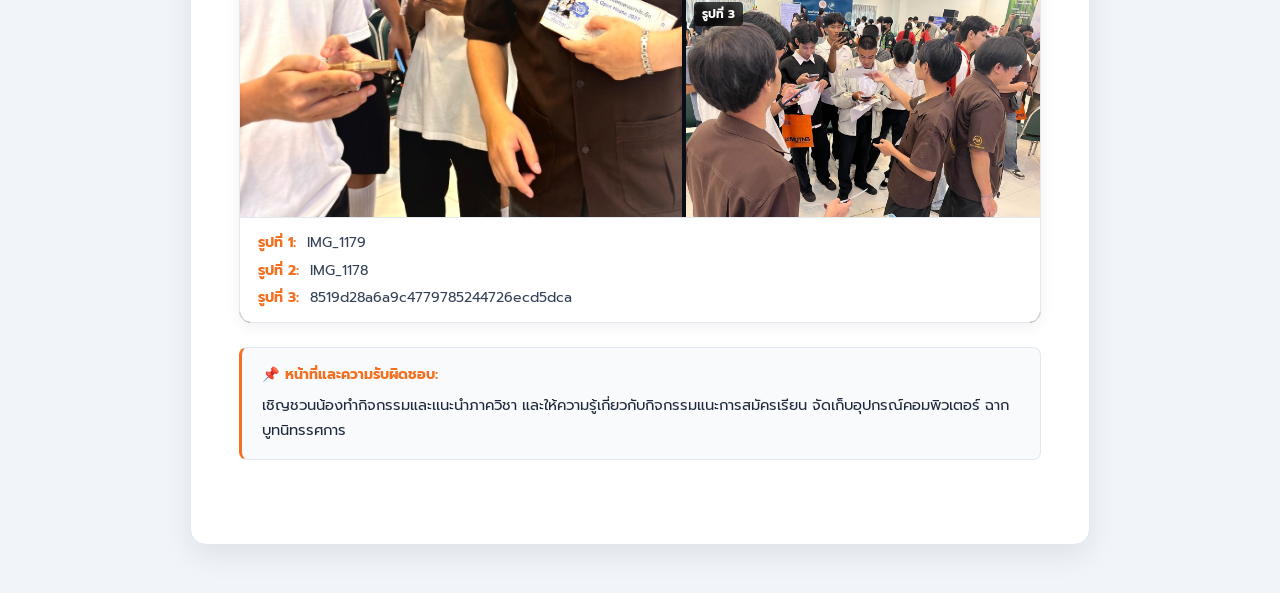
==== commit fbcf100b: "Fix cross-device sync: bypass iOS localStorage quota, add no-cache headers, add manual Cloud sync bu" ====
--- a/index.html
+++ b/index.html
@@ -77,6 +77,53 @@
             transform: translateY(-1px);
         }
 
+        .btn-refresh {
+            display: inline-flex;
+            align-items: center;
+            gap: 0.4rem;
+            padding: 0.55rem 1rem;
+            font-family: inherit;
+            font-size: 0.88rem;
+            font-weight: 600;
+            border-radius: 8px;
+            cursor: pointer;
+            border: 1px solid var(--border-color);
+            background: #f8fafc;
+            color: #334155;
+            transition: all 0.2s ease;
+        }
+        .btn-refresh:hover {
+            background: #e2e8f0;
+            color: #0f172a;
+            transform: translateY(-1px);
+        }
+        .live-sync-pill {
+            display: inline-flex;
+            align-items: center;
+            gap: 0.35rem;
+            font-size: 0.75rem;
+            font-weight: 600;
+            color: #059669;
+            background: #ecfdf5;
+            border: 1px solid #a7f3d0;
+            padding: 0.2rem 0.6rem;
+            border-radius: 9999px;
+            margin-left: 0.4rem;
+        }
+        .dot-live {
+            width: 7px;
+            height: 7px;
+            background: #10b981;
+            border-radius: 50%;
+            display: inline-block;
+            box-shadow: 0 0 6px #10b981;
+            animation: pulse-dot 2s infinite;
+        }
+        @keyframes pulse-dot {
+            0%, 100% { opacity: 1; transform: scale(1); }
+            50% { opacity: 0.4; transform: scale(0.85); }
+        }
+
         /* Academic Report Paper Container */
         .paper-container {
             max-width: 900px;
@@ -523,8 +570,14 @@
         <div class="action-title">
             <span>📄</span>
             <span>รายงานผลการปฏิบัติหน้าที่ KMUTNB OPEN HOUSE 2027 (ฉบับส่งอาจารย์)</span>
+            <span class="live-sync-pill" id="live-sync-indicator" title="สถานะการเชื่อมต่อ Cloud">
+                <span class="dot-live"></span> เชื่อมต่อระบบ Cloud เรียบร้อย
+            </span>
         </div>
-        <div>
+        <div style="display: flex; gap: 0.6rem; align-items: center;">
+            <button onclick="loadData()" class="btn-refresh" title="รีเฟรชข้อมูลล่าสุดจากระบบ Cloud">
+                🔄 รีเฟรชข้อมูลล่าสุด
+            </button>
             <button onclick="window.print()" class="btn-print">
                 🖨️ พิมพ์รายงาน / บันทึกเป็น PDF
             </button>
@@ -619,31 +672,68 @@
         let appData = null;
 
         async function loadData() {
+            const indicator = document.getElementById('live-sync-indicator');
+            if (indicator) {
+                indicator.innerHTML = '<span class="dot-live" style="background:#f59e0b; box-shadow:0 0 6px #f59e0b;"></span> กำลังโหลดข้อมูลล่าสุด...';
+            }
+
+            let loaded = false;
             try {
-                // ดึงข้อมูลล่าสุดจาก Cloud API ก่อน (ซิงก์ข้ามเครื่อง iPad / มือถือ / คอม / อาจารย์)
-                let res = null;
-                try {
-                    res = await fetch('/api/sync?t=' + Date.now(), { cache: 'no-store' });
-                } catch(e) {}
-
-                if (res && res.ok) {
-                    appData = await res.json();
-                    localStorage.setItem(STORAGE_KEY, JSON.stringify(appData));
-                } else {
-                    const res2 = await fetch('data.json?t=' + Date.now(), { cache: 'no-store' });
-                    if (res2.ok) {
-                        appData = await res2.json();
-                        localStorage.setItem(STORAGE_KEY, JSON.stringify(appData));
-                    } else {
-                        const saved = localStorage.getItem(STORAGE_KEY);
-                        appData = saved ? JSON.parse(saved) : JSON.parse(JSON.stringify(defaultData));
+                // 1. ดึงข้อมูลล่าสุดจาก Cloud API ก่อนเสมอ (ซิงก์ข้ามเครื่อง iPad / มือถือ / คอม / อาจารย์)
+                const res = await fetch('/api/sync?t=' + Date.now(), { cache: 'no-store' });
+                if (res.ok) {
+                    const cloudData = await res.json();
+                    if (cloudData && cloudData.student) {
+                        appData = cloudData;
+                        loaded = true;
+                        try {
+                            localStorage.setItem(STORAGE_KEY, JSON.stringify(appData));
+                        } catch (quotaErr) {
+                            console.warn("Storage quota exceeded in local cache, using live cloud data:", quotaErr);
+                        }
                     }
                 }
             } catch (e) {
-                const saved = localStorage.getItem(STORAGE_KEY);
-                appData = saved ? JSON.parse(saved) : JSON.parse(JSON.stringify(defaultData));
-            }
+                console.warn("Cloud sync fetch error:", e);
+            }
+
+            // 2. สำรอง: ถ้า API sync ไม่ตอบสนอง ดึงจาก data.json
+            if (!loaded) {
+                try {
+                    const res2 = await fetch('data.json?t=' + Date.now(), { cache: 'no-store' });
+                    if (res2.ok) {
+                        const fileData = await res2.json();
+                        if (fileData && fileData.student) {
+                            appData = fileData;
+                            loaded = true;
+                            try {
+                                localStorage.setItem(STORAGE_KEY, JSON.stringify(appData));
+                            } catch (quotaErr) {}
+                        }
+                    }
+                } catch (e) {}
+            }
+
+            // 3. สำรองสุดท้าย: ดึงจากแคชในเครื่อง
+            if (!loaded) {
+                try {
+                    const saved = localStorage.getItem(STORAGE_KEY);
+                    if (saved) {
+                        appData = JSON.parse(saved);
+                        loaded = true;
+                    }
+                } catch (e) {}
+            }
+
+            if (!loaded || !appData) {
+                appData = JSON.parse(JSON.stringify(defaultData));
+            }
+
             renderAll();
+
+            if (indicator) {
+                indicator.innerHTML = '<span class="dot-live"></span> เชื่อมต่อระบบ Cloud เรียบร้อย';
+            }
         }
 
         // ซิงก์ข้อมูลแบบเรียลไทม์ทันทีเมื่อแอดมินแก้ไขที่หน้า /admin
@@ -783,7 +873,6 @@
             document.getElementById('doc-meta-date').innerText = `เอกสารฉบับทางการ | ออกรายงาน ณ วันที่ ${dateStr}`;
 
             loadData();
-            renderAll();
         });
     </script>
 </body>
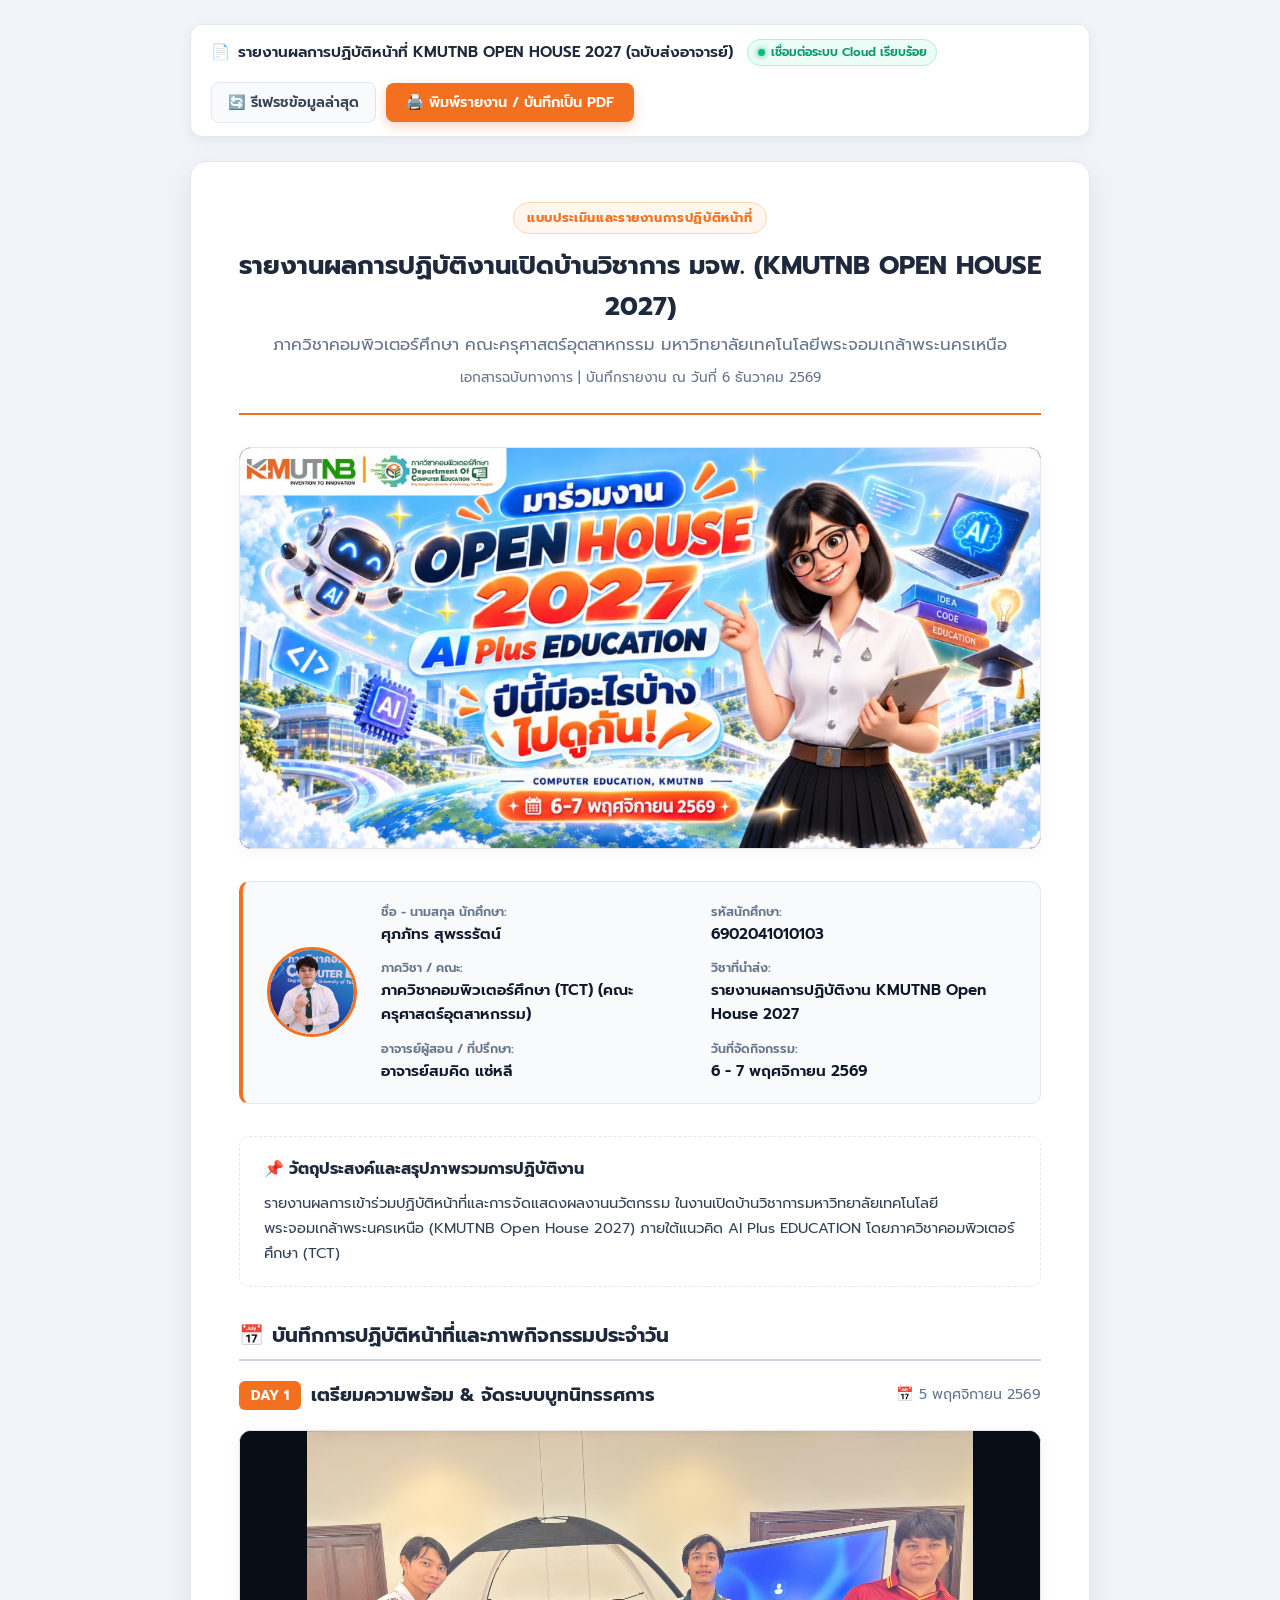
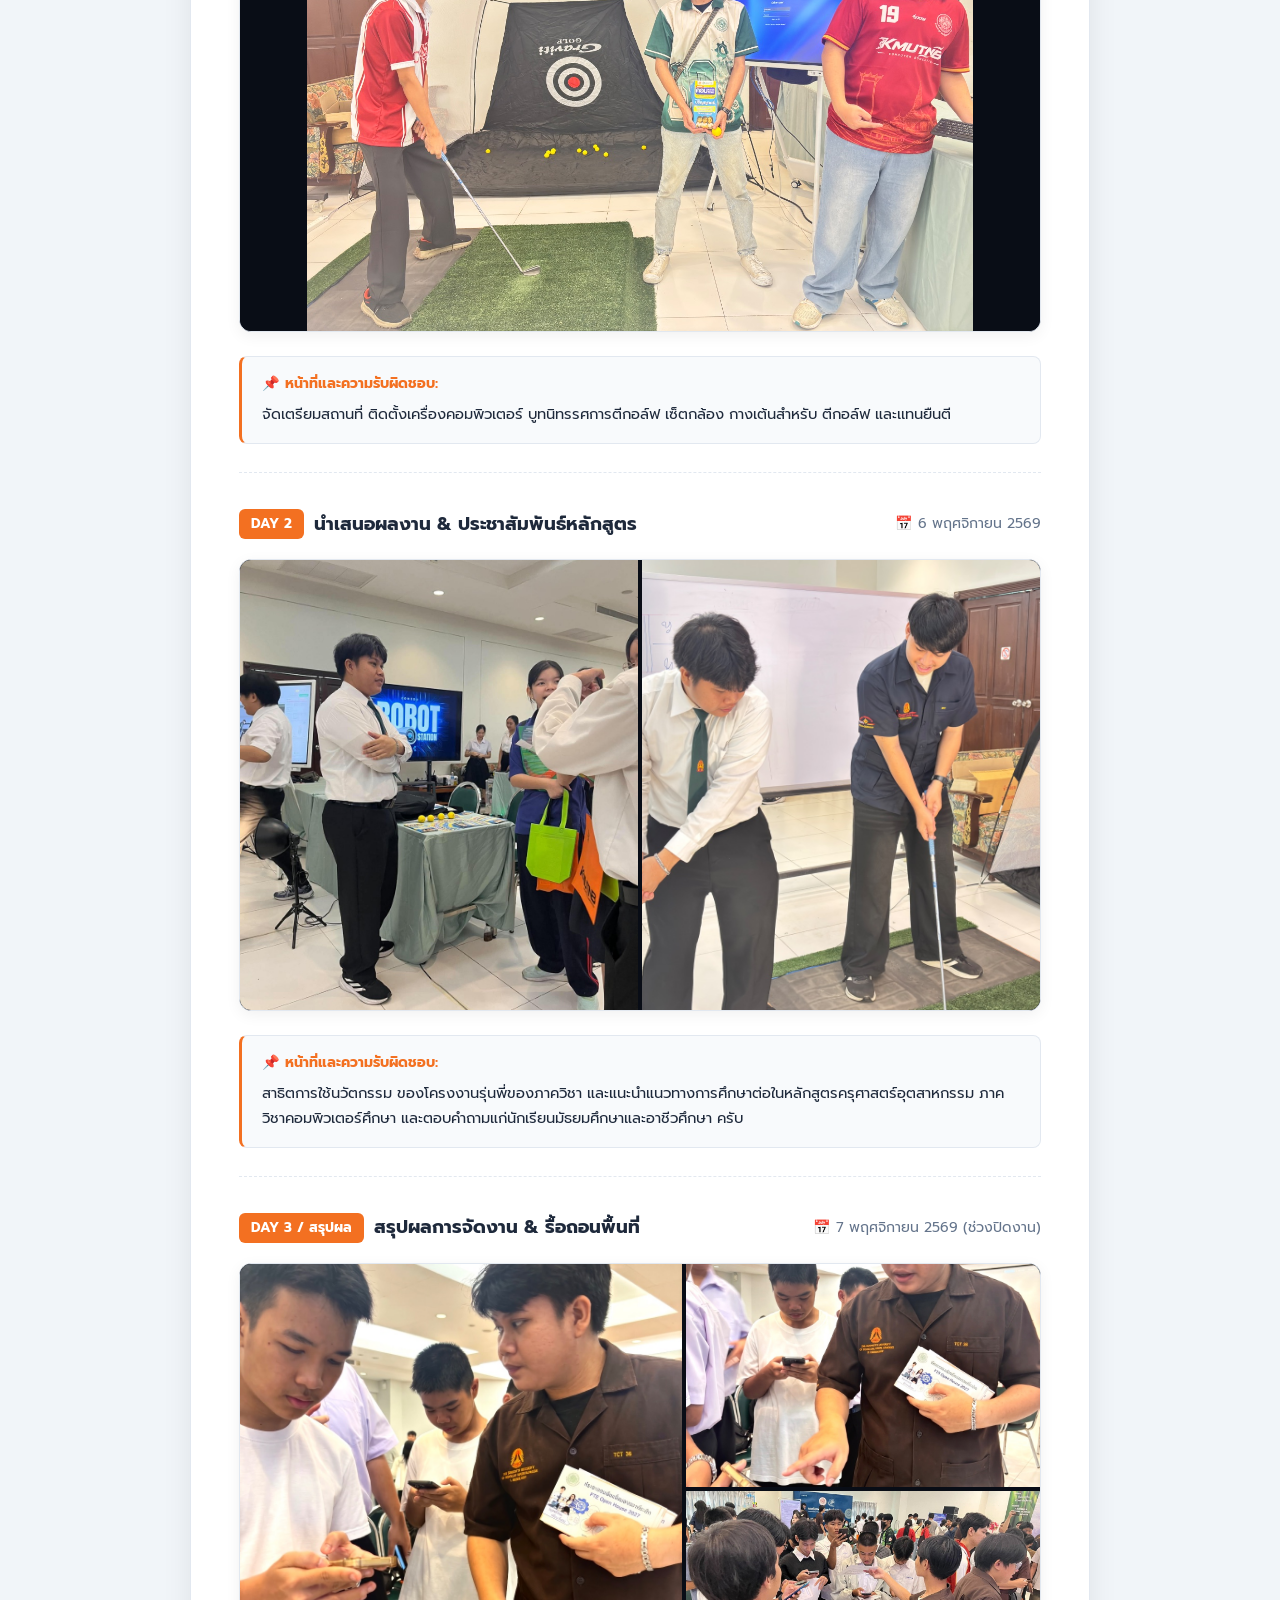
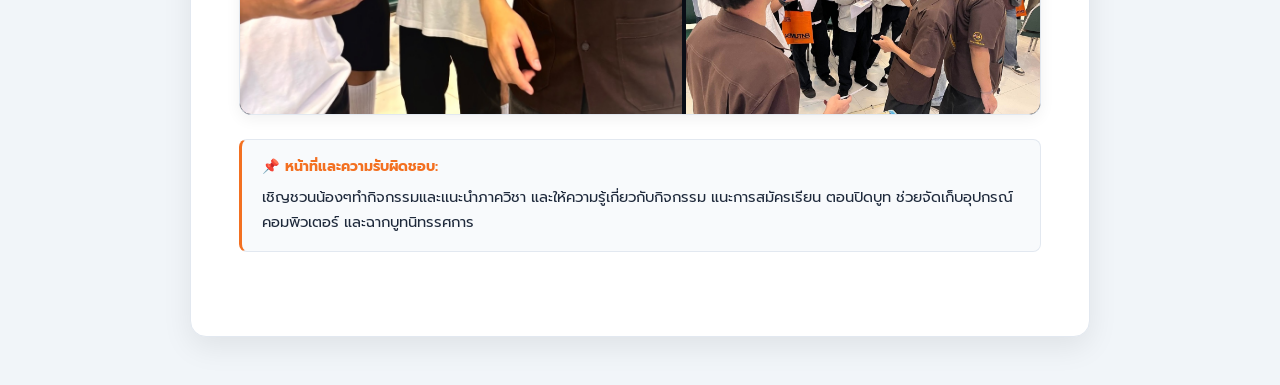
==== commit 86ce742e: "Remove photo captions and number tags below and on photos" ====
--- a/index.html
+++ b/index.html
@@ -808,15 +808,7 @@
 
                     const collageItems = photos.map((photo, idx) => `
                         <div class="collage-item" onclick="openLightbox('${photo.src}')">
-                            <img src="${photo.src}" alt="ภาพกิจกรรมรูปที่ ${idx + 1}" loading="lazy">
-                            <span class="photo-number-tag">รูปที่ ${idx + 1}</span>
-                        </div>
-                    `).join('');
-
-                    const captionsList = photos.map((photo, idx) => `
-                        <div class="collage-caption-item">
-                            <span class="collage-caption-tag">รูปที่ ${idx + 1}:</span>
-                            <span>${photo.caption || 'ภาพการปฏิบัติหน้าที่'}</span>
+                            <img src="${photo.src}" alt="ภาพกิจกรรม" loading="lazy">
                         </div>
                     `).join('');
 
@@ -824,9 +816,6 @@
                         <div class="photo-frame-wrapper">
                             <div class="collage-container ${countClass}">
                                 ${collageItems}
-                            </div>
-                            <div class="collage-caption-bar">
-                                ${captionsList}
                             </div>
                         </div>
                     `;
@@ -870,7 +859,7 @@
         document.addEventListener('DOMContentLoaded', () => {
             const today = new Date();
             const dateStr = today.toLocaleDateString('th-TH', { year: 'numeric', month: 'long', day: 'numeric' });
-            document.getElementById('doc-meta-date').innerText = `เอกสารฉบับทางการ | ออกรายงาน ณ วันที่ ${dateStr}`;
+            document.getElementById('doc-meta-date').innerText = `เอกสารฉบับทางการ | บันทึกรายงาน ณ วันที่ ${dateStr}`;
 
             loadData();
         });
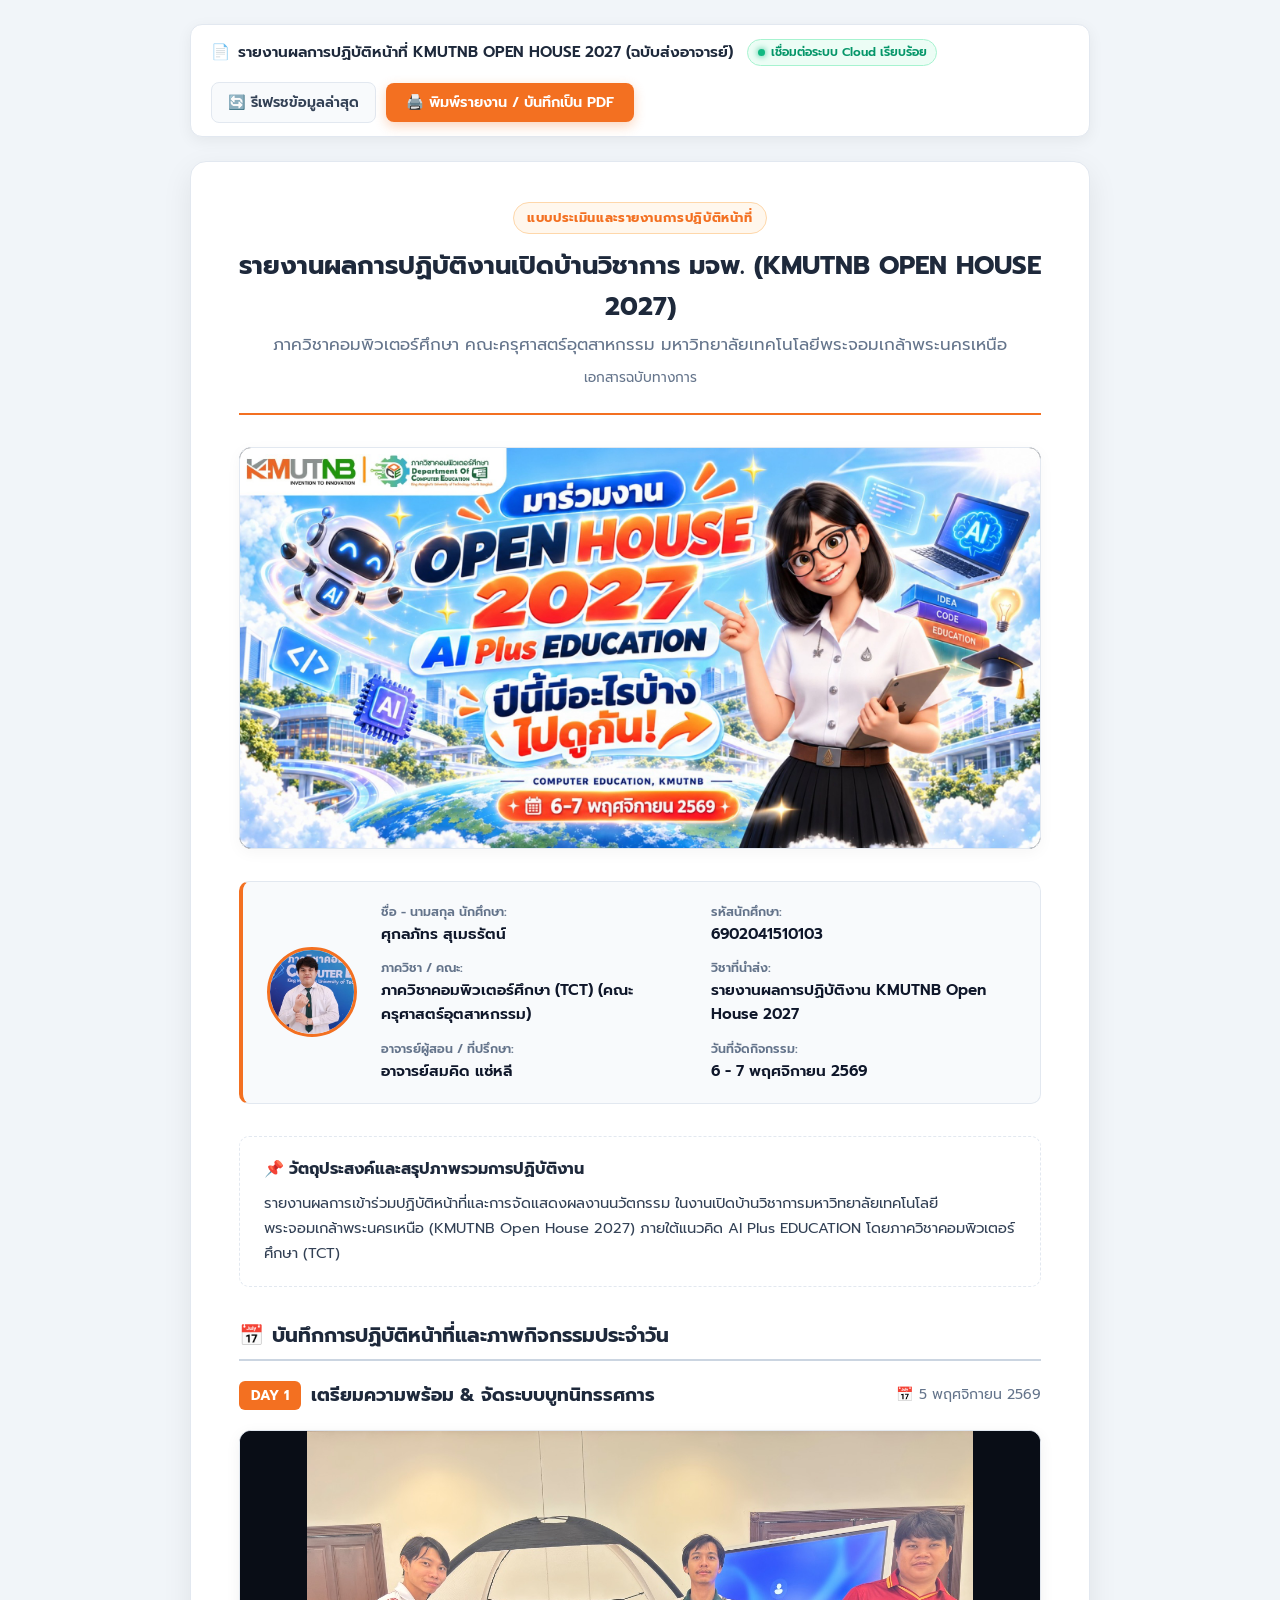
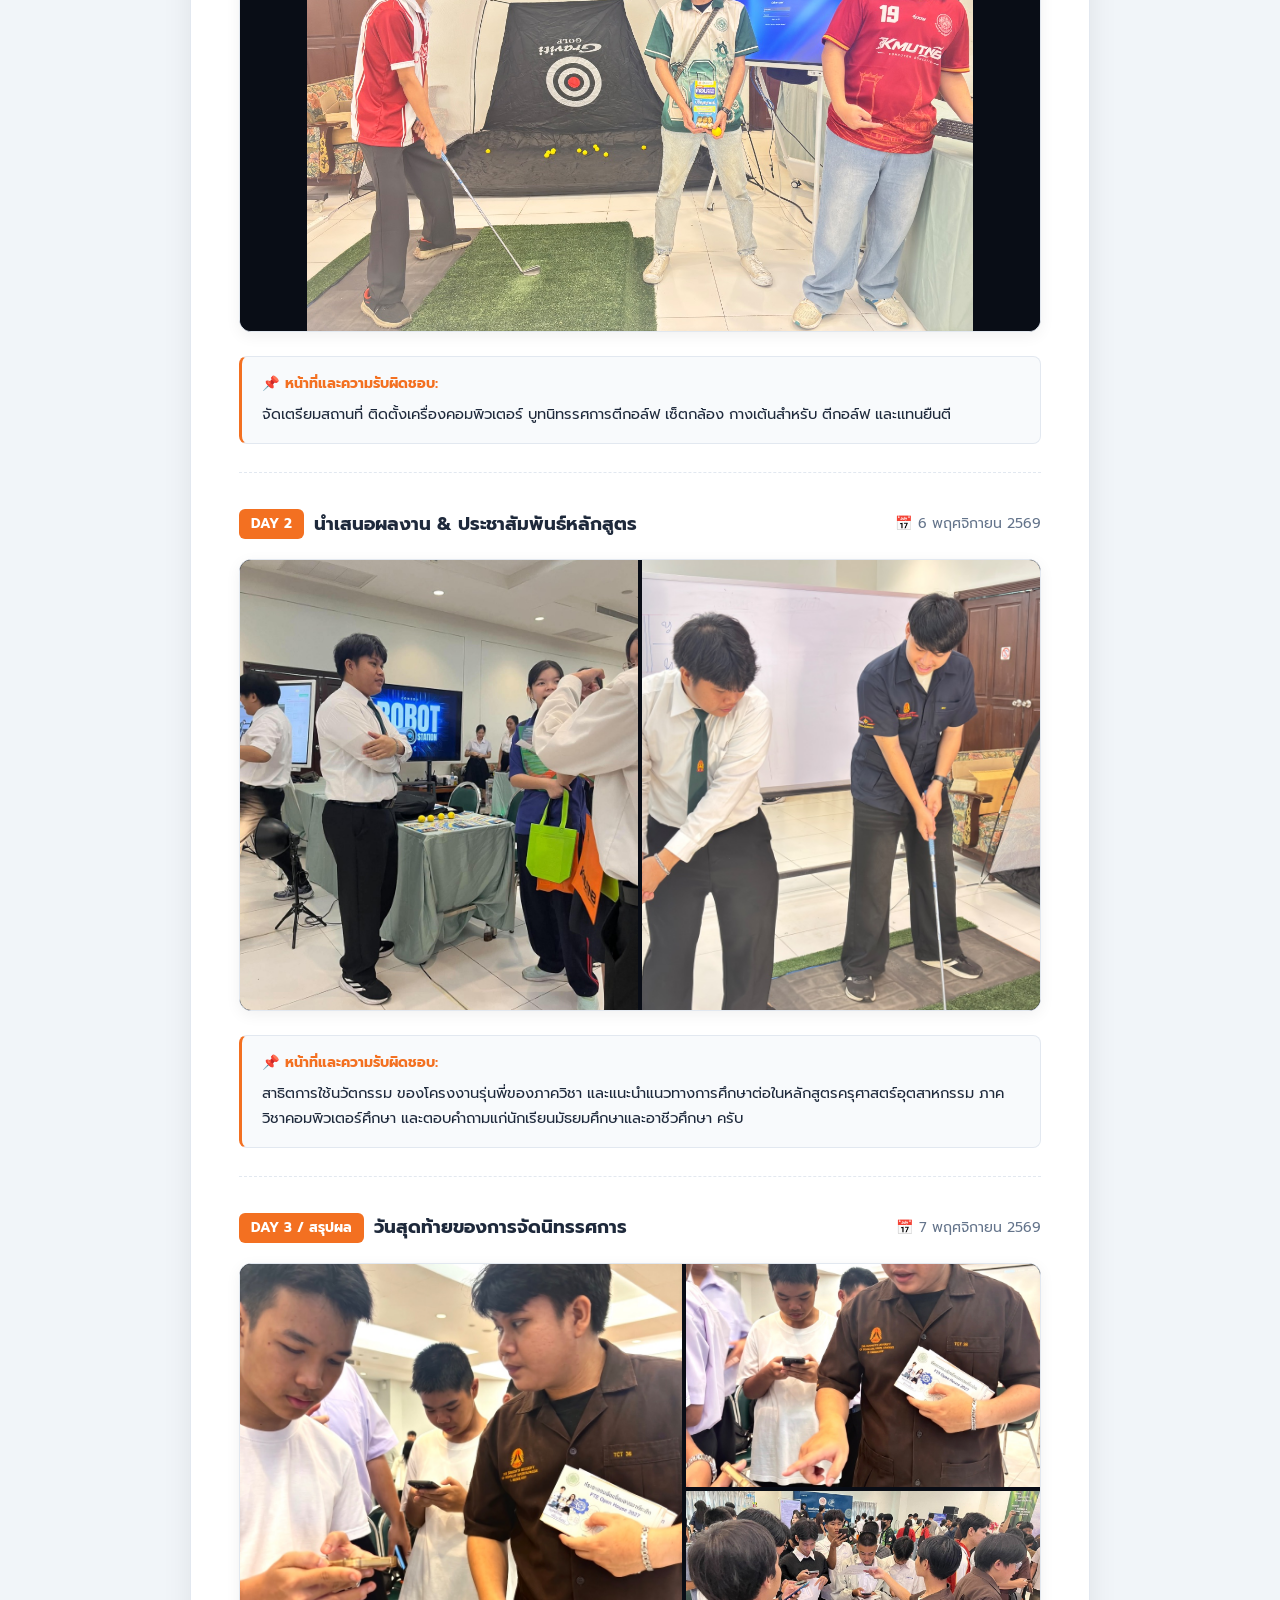
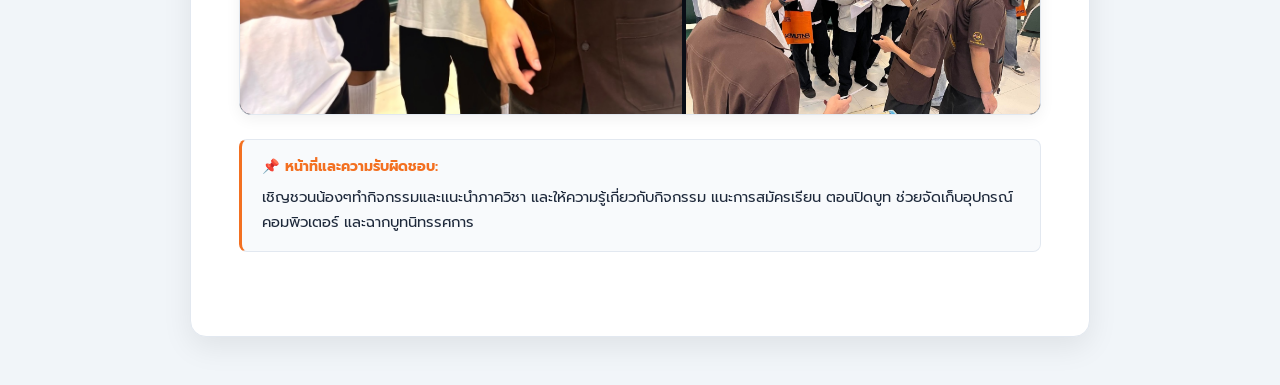
==== commit 202cde51: "Add files via upload" ====
--- a/index.html
+++ b/index.html
@@ -1,868 +1,868 @@
-<!DOCTYPE html>
-<html lang="th">
-<head>
-    <meta charset="UTF-8">
-    <meta name="viewport" content="width=device-width, initial-scale=1.0">
-    <title>เอกสารรายงานผลการปฏิบัติงาน Open House มจพ. (ฉบับส่งอาจารย์)</title>
-    <link rel="preconnect" href="https://fonts.googleapis.com">
-    <link rel="preconnect" href="https://fonts.gstatic.com" crossorigin>
-    <link href="https://fonts.googleapis.com/css2?family=Prompt:wght@300;400;500;600;700&family=Sarabun:wght@300;400;500;600;700&display=swap" rel="stylesheet">
-    <style>
-        :root {
-            --km-orange: #f37021;
-            --km-dark: #1e293b;
-            --km-light: #f8fafc;
-            --border-color: #e2e8f0;
-            --text-main: #0f172a;
-            --text-muted: #64748b;
-        }
-
-        * {
-            margin: 0;
-            padding: 0;
-            box-sizing: border-box;
-        }
-
-        body {
-            font-family: 'Prompt', 'Sarabun', sans-serif;
-            background-color: #f1f5f9;
-            color: var(--text-main);
-            line-height: 1.6;
-            padding: 1.5rem 1rem 3rem 1rem;
-        }
-
-        /* Top Bar สำหรับหน้าอาจารย์ (โชว์ข้อมูลอย่างเดียว มีเฉพาะปุ่มพิมพ์) */
-        .top-action-bar {
-            max-width: 900px;
-            margin: 0 auto 1.5rem auto;
-            display: flex;
-            justify-content: space-between;
-            align-items: center;
-            flex-wrap: wrap;
-            gap: 1rem;
-            background: #ffffff;
-            padding: 0.85rem 1.25rem;
-            border-radius: 12px;
-            box-shadow: 0 4px 15px rgba(0,0,0,0.06);
-            border: 1px solid var(--border-color);
-        }
-
-        .action-title {
-            font-size: 0.95rem;
-            font-weight: 600;
-            color: var(--km-dark);
-            display: flex;
-            align-items: center;
-            gap: 0.5rem;
-        }
-
-        .btn-print {
-            display: inline-flex;
-            align-items: center;
-            gap: 0.4rem;
-            padding: 0.55rem 1.25rem;
-            font-family: inherit;
-            font-size: 0.9rem;
-            font-weight: 600;
-            border-radius: 8px;
-            cursor: pointer;
-            border: none;
-            background: var(--km-orange);
-            color: #ffffff;
-            box-shadow: 0 4px 12px rgba(243, 112, 33, 0.3);
-            transition: all 0.2s ease;
-        }
-        .btn-print:hover {
-            background: #d95e14;
-            transform: translateY(-1px);
-        }
-
-        .btn-refresh {
-            display: inline-flex;
-            align-items: center;
-            gap: 0.4rem;
-            padding: 0.55rem 1rem;
-            font-family: inherit;
-            font-size: 0.88rem;
-            font-weight: 600;
-            border-radius: 8px;
-            cursor: pointer;
-            border: 1px solid var(--border-color);
-            background: #f8fafc;
-            color: #334155;
-            transition: all 0.2s ease;
-        }
-        .btn-refresh:hover {
-            background: #e2e8f0;
-            color: #0f172a;
-            transform: translateY(-1px);
-        }
-        .live-sync-pill {
-            display: inline-flex;
-            align-items: center;
-            gap: 0.35rem;
-            font-size: 0.75rem;
-            font-weight: 600;
-            color: #059669;
-            background: #ecfdf5;
-            border: 1px solid #a7f3d0;
-            padding: 0.2rem 0.6rem;
-            border-radius: 9999px;
-            margin-left: 0.4rem;
-        }
-        .dot-live {
-            width: 7px;
-            height: 7px;
-            background: #10b981;
-            border-radius: 50%;
-            display: inline-block;
-            box-shadow: 0 0 6px #10b981;
-            animation: pulse-dot 2s infinite;
-        }
-        @keyframes pulse-dot {
-            0%, 100% { opacity: 1; transform: scale(1); }
-            50% { opacity: 0.4; transform: scale(0.85); }
-        }
-
-        /* Academic Report Paper Container */
-        .paper-container {
-            max-width: 900px;
-            margin: 0 auto;
-            background: #ffffff;
-            border-radius: 16px;
-            box-shadow: 0 10px 30px rgba(0,0,0,0.08);
-            border: 1px solid var(--border-color);
-            padding: 2.5rem 3rem;
-        }
-
-        /* หัวกระดาษเอกสารทางการ */
-        .doc-header {
-            text-align: center;
-            border-bottom: 2px solid var(--km-orange);
-            padding-bottom: 1.5rem;
-            margin-bottom: 2rem;
-        }
-
-        .doc-badge {
-            display: inline-block;
-            background: #fff7ed;
-            color: var(--km-orange);
-            border: 1px solid #fed7aa;
-            font-size: 0.8rem;
-            font-weight: 700;
-            padding: 0.3rem 0.8rem;
-            border-radius: 9999px;
-            margin-bottom: 0.75rem;
-            letter-spacing: 0.05em;
-        }
-
-        .doc-title {
-            font-size: 1.6rem;
-            font-weight: 700;
-            color: var(--km-dark);
-            margin-bottom: 0.25rem;
-        }
-
-        .doc-subtitle {
-            font-size: 1.05rem;
-            color: var(--text-muted);
-            margin-bottom: 0.5rem;
-        }
-
-        .doc-meta {
-            font-size: 0.85rem;
-            color: var(--text-muted);
-        }
-
-        /* แบนเนอร์ 2 รูปต่อกัน */
-        .banner-wrapper {
-            margin-bottom: 2rem;
-            border-radius: 12px;
-            overflow: hidden;
-            border: 1px solid var(--border-color);
-            box-shadow: 0 4px 15px rgba(0,0,0,0.04);
-            background: #000;
-        }
-
-        .banner-wrapper img {
-            width: 100%;
-            height: auto;
-            display: block;
-            aspect-ratio: 2 / 1;
-            object-fit: cover;
-        }
-
-        /* ตารางข้อมูลนักศึกษา */
-        .student-info-section {
-            background: #f8fafc;
-            border: 1px solid var(--border-color);
-            border-left: 4px solid var(--km-orange);
-            border-radius: 10px;
-            padding: 1.25rem 1.5rem;
-            margin-bottom: 2rem;
-            display: flex;
-            align-items: center;
-            gap: 1.5rem;
-        }
-
-        .student-avatar {
-            width: 90px;
-            height: 90px;
-            border-radius: 50%;
-            object-fit: cover;
-            border: 3px solid var(--km-orange);
-            flex-shrink: 0;
-            background: #e2e8f0;
-        }
-
-        .student-grid {
-            display: grid;
-            grid-template-columns: repeat(auto-fit, minmax(220px, 1fr));
-            gap: 0.75rem 1.5rem;
-            width: 100%;
-        }
-
-        .info-cell-label {
-            font-size: 0.78rem;
-            color: var(--text-muted);
-            font-weight: 600;
-            text-transform: uppercase;
-        }
-
-        .info-cell-value {
-            font-size: 0.95rem;
-            color: var(--text-main);
-            font-weight: 600;
-        }
-
-        /* สรุปภาพรวม */
-        .summary-box {
-            background: #ffffff;
-            border: 1px dashed var(--border-color);
-            border-radius: 10px;
-            padding: 1.25rem 1.5rem;
-            margin-bottom: 2rem;
-        }
-        .summary-title {
-            font-size: 1rem;
-            font-weight: 700;
-            color: var(--km-dark);
-            margin-bottom: 0.5rem;
-            display: flex;
-            align-items: center;
-            gap: 0.4rem;
-        }
-        .summary-text {
-            font-size: 0.92rem;
-            color: #334155;
-            line-height: 1.7;
-            white-space: pre-wrap;
-        }
-
-        /* บันทึกกิจกรรมรายวัน */
-        .section-header-academic {
-            font-size: 1.25rem;
-            font-weight: 700;
-            color: var(--km-dark);
-            margin-bottom: 1.25rem;
-            padding-bottom: 0.5rem;
-            border-bottom: 2px solid #cbd5e1;
-            display: flex;
-            align-items: center;
-            gap: 0.5rem;
-        }
-
-        .day-block {
-            margin-bottom: 2.25rem;
-            padding-bottom: 1.75rem;
-            border-bottom: 1px dashed var(--border-color);
-            page-break-inside: avoid;
-        }
-        .day-block:last-child {
-            border-bottom: none;
-            margin-bottom: 1rem;
-        }
-
-        .day-title-row {
-            display: flex;
-            justify-content: space-between;
-            align-items: center;
-            margin-bottom: 1rem;
-            flex-wrap: wrap;
-            gap: 0.5rem;
-        }
-
-        .day-badge-academic {
-            background: var(--km-orange);
-            color: #ffffff;
-            font-size: 0.85rem;
-            font-weight: 700;
-            padding: 0.25rem 0.75rem;
-            border-radius: 6px;
-        }
-
-        .day-name-academic {
-            font-size: 1.15rem;
-            font-weight: 700;
-            color: var(--km-dark);
-        }
-
-        .day-date-academic {
-            font-size: 0.88rem;
-            color: var(--text-muted);
-        }
-
-        /* กรอบสี่เหลี่ยมผืนผ้ารวมรูปภาพประจำวัน (Collage Frame) */
-        .photo-frame-wrapper {
-            margin: 1.25rem 0 1.5rem 0;
-            border-radius: 12px;
-            overflow: hidden;
-            border: 1px solid var(--border-color);
-            background: #0f172a;
-            box-shadow: 0 4px 15px rgba(0,0,0,0.06);
-        }
-
-        .collage-container {
-            position: relative;
-            width: 100%;
-            background: #090d16;
-            overflow: hidden;
-        }
-
-        /* 1 รูป: แสดงรูปเต็มสัดส่วน ไม่ตัดหัวคน รองรับทุกขนาด */
-        .collage-container.count-1 {
-            display: flex;
-            align-items: center;
-            justify-content: center;
-            min-height: 260px;
-            max-height: 500px;
-            background: #090d16;
-        }
-        .collage-container.count-1 img {
-            max-width: 100%;
-            max-height: 500px;
-            width: auto;
-            height: auto;
-            object-fit: contain;
-            display: block;
-            cursor: pointer;
-            transition: transform 0.3s ease;
-        }
-
-        /* 2 รูป: สองรูปต่อกันในกรอบสี่เหลี่ยมผืนผ้า (50% | 50%) */
-        .collage-container.count-2 {
-            display: grid;
-            grid-template-columns: 1fr 1fr;
-            gap: 4px;
-            aspect-ratio: 16 / 9;
-        }
-        .collage-container.count-2 .collage-item {
-            position: relative;
-            width: 100%;
-            height: 100%;
-            overflow: hidden;
-        }
-        .collage-container.count-2 img {
-            width: 100%;
-            height: 100%;
-            object-fit: cover;
-            display: block;
-            cursor: pointer;
-            transition: transform 0.3s ease;
-        }
-
-        /* 3 รูป: 1 รูปเด่นซ้าย + 2 รูปต่อกันขวา */
-        .collage-container.count-3 {
-            display: grid;
-            grid-template-columns: 1.25fr 1fr;
-            grid-template-rows: 1fr 1fr;
-            gap: 4px;
-            aspect-ratio: 16 / 9;
-        }
-        .collage-container.count-3 .collage-item {
-            position: relative;
-            width: 100%;
-            height: 100%;
-            overflow: hidden;
-        }
-        .collage-container.count-3 .collage-item:first-child {
-            grid-row: span 2;
-        }
-        .collage-container.count-3 img {
-            width: 100%;
-            height: 100%;
-            object-fit: cover;
-            display: block;
-            cursor: pointer;
-            transition: transform 0.3s ease;
-        }
-
-        /* 4 รูป: 4 รูปต่อกันในกรอบ (2x2) */
-        .collage-container.count-4 {
-            display: grid;
-            grid-template-columns: 1fr 1fr;
-            grid-template-rows: 1fr 1fr;
-            gap: 4px;
-            aspect-ratio: 16 / 9;
-        }
-        .collage-container.count-4 .collage-item {
-            position: relative;
-            width: 100%;
-            height: 100%;
-            overflow: hidden;
-        }
-        .collage-container.count-4 img {
-            width: 100%;
-            height: 100%;
-            object-fit: cover;
-            display: block;
-            cursor: pointer;
-            transition: transform 0.3s ease;
-        }
-
-        /* 5 รูปขึ้นไป: เรียงต่อกันเป็น Grid ในกรอบสี่เหลี่ยม */
-        .collage-container.count-more {
-            display: grid;
-            grid-template-columns: repeat(auto-fit, minmax(200px, 1fr));
-            gap: 4px;
-        }
-        .collage-container.count-more .collage-item {
-            aspect-ratio: 4 / 3;
-            position: relative;
-            overflow: hidden;
-        }
-        .collage-container.count-more img {
-            width: 100%;
-            height: 100%;
-            object-fit: cover;
-            display: block;
-            cursor: pointer;
-            transition: transform 0.3s ease;
-        }
-
-        .collage-item:hover img {
-            transform: scale(1.03);
-        }
-
-        .photo-number-tag {
-            position: absolute;
-            top: 8px;
-            left: 8px;
-            background: rgba(0, 0, 0, 0.7);
-            color: #ffffff;
-            font-size: 0.75rem;
-            font-weight: 700;
-            padding: 0.15rem 0.5rem;
-            border-radius: 4px;
-            backdrop-filter: blur(4px);
-            pointer-events: none;
-            z-index: 2;
-        }
-
-        /* แถบคำบรรยายใต้กรอบรูป */
-        .collage-caption-bar {
-            background: #ffffff;
-            padding: 0.85rem 1.15rem;
-            border-top: 1px solid var(--border-color);
-            display: flex;
-            flex-direction: column;
-            gap: 0.4rem;
-        }
-        .collage-caption-item {
-            font-size: 0.88rem;
-            color: #334155;
-            line-height: 1.5;
-        }
-        .collage-caption-tag {
-            color: var(--km-orange);
-            font-weight: 700;
-            margin-right: 0.35rem;
-        }
-
-        @media (max-width: 600px) {
-            .collage-container.count-2,
-            .collage-container.count-3,
-            .collage-container.count-4 {
-                aspect-ratio: auto;
-                grid-template-columns: 1fr;
-                grid-template-rows: auto;
-            }
-            .collage-container.count-3 .collage-item:first-child {
-                grid-row: auto;
-            }
-            .collage-container.count-2 .collage-item,
-            .collage-container.count-3 .collage-item,
-            .collage-container.count-4 .collage-item {
-                aspect-ratio: 16 / 10;
-            }
-        }
-
-        /* หน้าที่และความรับผิดชอบ */
-        .duty-box {
-            background: #f8fafc;
-            border: 1px solid var(--border-color);
-            border-left: 3px solid var(--km-orange);
-            border-radius: 8px;
-            padding: 1rem 1.25rem;
-            margin-top: 0.5rem;
-        }
-
-        .duty-label {
-            font-size: 0.88rem;
-            font-weight: 700;
-            color: var(--km-orange);
-            margin-bottom: 0.4rem;
-            display: flex;
-            align-items: center;
-            gap: 0.4rem;
-        }
-
-        .duty-content {
-            font-size: 0.92rem;
-            color: #1e293b;
-            line-height: 1.7;
-            white-space: pre-wrap;
-        }
-
-        /* Lightbox */
-        .lightbox-modal {
-            position: fixed;
-            top: 0; left: 0; width: 100vw; height: 100vh;
-            background: rgba(0,0,0,0.9);
-            z-index: 99999;
-            display: none;
-            align-items: center;
-            justify-content: center;
-            padding: 1.5rem;
-        }
-        .lightbox-modal.active { display: flex; }
-        .lightbox-modal img {
-            max-width: 90vw;
-            max-height: 85vh;
-            border-radius: 8px;
-        }
-
-        /* Mobile */
-        @media (max-width: 768px) {
-            body { padding: 0.75rem 0.5rem; }
-            .paper-container { padding: 1.25rem 1rem; }
-            .student-info-section { flex-direction: column; text-align: center; }
-            .student-grid { grid-template-columns: 1fr; text-align: left; }
-            .report-photo-grid { grid-template-columns: 1fr; }
-            .top-action-bar { flex-direction: column; align-items: stretch; }
-            .btn-print { width: 100%; justify-content: center; }
-        }
-
-        /* Print Media Styles */
-        @media print {
-            body { background: #ffffff !important; padding: 0 !important; }
-            .top-action-bar { display: none !important; }
-            .paper-container { box-shadow: none !important; border: none !important; padding: 0 !important; max-width: 100% !important; }
-            .banner-wrapper img { max-height: 250px; object-fit: contain; }
-            .photo-frame-wrapper { page-break-inside: avoid; box-shadow: none !important; border: 1px solid #cbd5e1 !important; }
-        }
-    </style>
-</head>
-<body>
-
-    <!-- แถบด้านบนของอาจารย์ (ไม่มีปุ่มแก้ไขใดๆ ทั้งสิ้น) -->
-    <header class="top-action-bar">
-        <div class="action-title">
-            <span>📄</span>
-            <span>รายงานผลการปฏิบัติหน้าที่ KMUTNB OPEN HOUSE 2027 (ฉบับส่งอาจารย์)</span>
-            <span class="live-sync-pill" id="live-sync-indicator" title="สถานะการเชื่อมต่อ Cloud">
-                <span class="dot-live"></span> เชื่อมต่อระบบ Cloud เรียบร้อย
-            </span>
-        </div>
-        <div style="display: flex; gap: 0.6rem; align-items: center;">
-            <button onclick="loadData()" class="btn-refresh" title="รีเฟรชข้อมูลล่าสุดจากระบบ Cloud">
-                🔄 รีเฟรชข้อมูลล่าสุด
-            </button>
-            <button onclick="window.print()" class="btn-print">
-                🖨️ พิมพ์รายงาน / บันทึกเป็น PDF
-            </button>
-        </div>
-    </header>
-
-    <!-- เอกสารรายงานทางการ -->
-    <main class="paper-container">
-
-        <!-- หัวกระดาษเอกสารทางการ -->
-        <section class="doc-header">
-            <div class="doc-badge">แบบประเมินและรายงานการปฏิบัติหน้าที่</div>
-            <h1 class="doc-title">รายงานผลการปฏิบัติงานเปิดบ้านวิชาการ มจพ. (KMUTNB OPEN HOUSE 2027)</h1>
-            <p class="doc-subtitle">ภาควิชาคอมพิวเตอร์ศึกษา คณะครุศาสตร์อุตสาหกรรม มหาวิทยาลัยเทคโนโลยีพระจอมเกล้าพระนครเหนือ</p>
-            <p class="doc-meta" id="doc-meta-date">เอกสารฉบับทางการ</p>
-        </section>
-
-        <!-- ภาพแบนเนอร์โปสเตอร์งาน 2 รูปต่อกัน -->
-        <figure class="banner-wrapper">
-            <img src="openhouse_banner.png" alt="KMUTNB Open House 2027 AI Plus EDUCATION (Department of Computer Education)">
-        </figure>
-
-        <!-- ข้อมูลนักศึกษาผู้จัดทำ -->
-        <section class="student-info-section" id="student-info-box"></section>
-
-        <!-- วัตถุประสงค์และสรุปภาพรวม -->
-        <section class="summary-box">
-            <h2 class="summary-title">📌 วัตถุประสงค์และสรุปภาพรวมการปฏิบัติงาน</h2>
-            <div class="summary-text" id="report-summary-text"></div>
-        </section>
-
-        <!-- รายการบันทึกผลการปฏิบัติงานแต่ละวัน (แสดงเฉพาะหน้าที่) -->
-        <section>
-            <h2 class="section-header-academic">
-                <span>📅</span>
-                <span>บันทึกการปฏิบัติหน้าที่และภาพกิจกรรมประจำวัน</span>
-            </h2>
-            <div id="academic-days-list"></div>
-        </section>
-
-    </main>
-
-    <!-- Modal ดูรูปภาพขนาดเต็ม -->
-    <div class="lightbox-modal" id="lightbox-modal" onclick="this.classList.remove('active')">
-        <img src="" id="lightbox-img" alt="ภาพขยาย">
-    </div>
-
-    <script>
-        const STORAGE_KEY = 'kmutnb_openhouse_report_data_v2';
-        const syncChannel = ('BroadcastChannel' in window) ? new BroadcastChannel('kmutnb_openhouse_sync') : null;
-
-        const defaultData = {
-            student: {
-                name: "ศุกลภัทร สุเมธรัตน์",
-                studentId: "6x-xxxx-xxxx-x",
-                faculty: "คณะครุศาสตร์อุตสาหกรรม",
-                department: "ภาควิชาคอมพิวเตอร์ศึกษา (TCT)",
-                subject: "รายงานผลการปฏิบัติงาน KMUTNB Open House 2027",
-                teacher: "อาจารย์ประจำวิชา / ผู้ประเมินผล",
-                eventDate: "6 - 7 พฤศจิกายน 2569",
-                avatar: "https://images.unsplash.com/photo-1534528741775-53994a69daeb?w=300&auto=format&fit=crop&q=80",
-                summary: "รายงานผลการเข้าร่วมปฏิบัติหน้าที่และการจัดแสดงผลงานนวัตกรรม ในงานเปิดบ้านวิชาการมหาวิทยาลัยเทคโนโลยีพระจอมเกล้าพระนครเหนือ (KMUTNB Open House 2027) ภายใต้แนวคิด AI Plus EDUCATION โดยภาควิชาคอมพิวเตอร์ศึกษา (TCT)"
-            },
-            days: [
-                {
-                    id: 'day-1',
-                    dayNum: 'DAY 1',
-                    date: '6 พฤศจิกายน 2569',
-                    title: 'เตรียมความพร้อม & จัดระบบบูธนิทรรศการ',
-                    duty: 'จัดเตรียมสถานที่ ติดตั้งเครื่องคอมพิวเตอร์ โครงงานสื่อการสอน AI และระบบเครือข่ายสำหรับบูธภาควิชาคอมพิวเตอร์ศึกษา (TCT) เพื่อให้พร้อมรับนักเรียนและผู้ปกครอง',
-                    photos: []
-                },
-                {
-                    id: 'day-2',
-                    dayNum: 'DAY 2',
-                    date: '7 พฤศจิกายน 2569',
-                    title: 'นำเสนอผลงาน & ประชาสัมพันธ์หลักสูตร',
-                    duty: 'สาธิตนวัตกรรม AI Plus EDUCATION และโครงงานของภาควิชา แนะนำแนวทางการศึกษาต่อในหลักสูตรครุศาสตร์อุตสาหกรรม และตอบข้อซักถามแก่นักเรียนระดับมัธยมศึกษาและอาชีวศึกษา',
-                    photos: []
-                },
-                {
-                    id: 'day-3',
-                    dayNum: 'DAY 3 / สรุปผล',
-                    date: '7 พฤศจิกายน 2569 (ช่วงปิดงาน)',
-                    title: 'สรุปผลการจัดงาน & รื้อถอนพื้นที่',
-                    duty: 'รวบรวมแบบประเมินความพึงพอใจของผู้เข้าร่วมชมงาน ตรวจนับและรื้อถอนอุปกรณ์คอมพิวเตอร์ สื่อการแสดง พร้อมทำความสะอาดส่งมอบพื้นที่ให้เรียบร้อย',
-                    photos: []
-                }
-            ]
-        };
-
-        let appData = null;
-
-        async function loadData() {
-            const indicator = document.getElementById('live-sync-indicator');
-            if (indicator) {
-                indicator.innerHTML = '<span class="dot-live" style="background:#f59e0b; box-shadow:0 0 6px #f59e0b;"></span> กำลังโหลดข้อมูลล่าสุด...';
-            }
-
-            let loaded = false;
-            try {
-                // 1. ดึงข้อมูลล่าสุดจาก Cloud API ก่อนเสมอ (ซิงก์ข้ามเครื่อง iPad / มือถือ / คอม / อาจารย์)
-                const res = await fetch('/api/sync?t=' + Date.now(), { cache: 'no-store' });
-                if (res.ok) {
-                    const cloudData = await res.json();
-                    if (cloudData && cloudData.student) {
-                        appData = cloudData;
-                        loaded = true;
-                        try {
-                            localStorage.setItem(STORAGE_KEY, JSON.stringify(appData));
-                        } catch (quotaErr) {
-                            console.warn("Storage quota exceeded in local cache, using live cloud data:", quotaErr);
-                        }
-                    }
-                }
-            } catch (e) {
-                console.warn("Cloud sync fetch error:", e);
-            }
-
-            // 2. สำรอง: ถ้า API sync ไม่ตอบสนอง ดึงจาก data.json
-            if (!loaded) {
-                try {
-                    const res2 = await fetch('data.json?t=' + Date.now(), { cache: 'no-store' });
-                    if (res2.ok) {
-                        const fileData = await res2.json();
-                        if (fileData && fileData.student) {
-                            appData = fileData;
-                            loaded = true;
-                            try {
-                                localStorage.setItem(STORAGE_KEY, JSON.stringify(appData));
-                            } catch (quotaErr) {}
-                        }
-                    }
-                } catch (e) {}
-            }
-
-            // 3. สำรองสุดท้าย: ดึงจากแคชในเครื่อง
-            if (!loaded) {
-                try {
-                    const saved = localStorage.getItem(STORAGE_KEY);
-                    if (saved) {
-                        appData = JSON.parse(saved);
-                        loaded = true;
-                    }
-                } catch (e) {}
-            }
-
-            if (!loaded || !appData) {
-                appData = JSON.parse(JSON.stringify(defaultData));
-            }
-
-            renderAll();
-
-            if (indicator) {
-                indicator.innerHTML = '<span class="dot-live"></span> เชื่อมต่อระบบ Cloud เรียบร้อย';
-            }
-        }
-
-        // ซิงก์ข้อมูลแบบเรียลไทม์ทันทีเมื่อแอดมินแก้ไขที่หน้า /admin
-        if (syncChannel) {
-            syncChannel.onmessage = (e) => {
-                if (e.data && e.data.type === 'DATA_UPDATED') {
-                    appData = e.data.data;
-                    renderAll();
-                }
-            };
-        }
-        window.addEventListener('storage', (e) => {
-            if (e.key === STORAGE_KEY && e.newValue) {
-                appData = JSON.parse(e.newValue);
-                renderAll();
-            }
-        });
-
-        function renderProfile() {
-            const p = appData.student || {};
-            document.getElementById('student-info-box').innerHTML = `
-                <img src="${p.avatar || 'https://via.placeholder.com/150'}" alt="${p.name}" class="student-avatar">
-                <div class="student-grid">
-                    <div>
-                        <div class="info-cell-label">ชื่อ - นามสกุล นักศึกษา:</div>
-                        <div class="info-cell-value">${p.name || '-'}</div>
-                    </div>
-                    <div>
-                        <div class="info-cell-label">รหัสนักศึกษา:</div>
-                        <div class="info-cell-value">${p.studentId || '-'}</div>
-                    </div>
-                    <div>
-                        <div class="info-cell-label">ภาควิชา / คณะ:</div>
-                        <div class="info-cell-value">${p.department || '-'} (${p.faculty || '-'})</div>
-                    </div>
-                    <div>
-                        <div class="info-cell-label">วิชาที่นำส่ง:</div>
-                        <div class="info-cell-value">${p.subject || '-'}</div>
-                    </div>
-                    <div>
-                        <div class="info-cell-label">อาจารย์ผู้สอน / ที่ปรึกษา:</div>
-                        <div class="info-cell-value">${p.teacher || '-'}</div>
-                    </div>
-                    <div>
-                        <div class="info-cell-label">วันที่จัดกิจกรรม:</div>
-                        <div class="info-cell-value">${p.eventDate || '6 - 7 พฤศจิกายน 2569'}</div>
-                    </div>
-                </div>
-            `;
-            document.getElementById('report-summary-text').innerText = p.summary || 'ไม่มีข้อมูลสรุปภาพรวม';
-        }
-
-        function renderDays() {
-            const container = document.getElementById('academic-days-list');
-            if (!container) return;
-
-            const days = appData.days || [];
-            if (days.length === 0) {
-                container.innerHTML = '<div style="padding:1.5rem; text-align:center; color:#94a3b8;">ยังไม่มีข้อมูลกิจกรรม</div>';
-                return;
-            }
-
-            container.innerHTML = days.map((d) => {
-                const photos = d.photos || [];
-                let photosHtml = '';
-
-                if (photos.length > 0) {
-                    const countClass = photos.length === 1 ? 'count-1' :
-                                       photos.length === 2 ? 'count-2' :
-                                       photos.length === 3 ? 'count-3' :
-                                       photos.length === 4 ? 'count-4' : 'count-more';
-
-                    const collageItems = photos.map((photo, idx) => `
-                        <div class="collage-item" onclick="openLightbox('${photo.src}')">
-                            <img src="${photo.src}" alt="ภาพกิจกรรม" loading="lazy">
-                        </div>
-                    `).join('');
-
-                    photosHtml = `
-                        <div class="photo-frame-wrapper">
-                            <div class="collage-container ${countClass}">
-                                ${collageItems}
-                            </div>
-                        </div>
-                    `;
-                } else {
-                    photosHtml = '<div style="font-size:0.85rem; color:#94a3b8; margin:0.5rem 0 1rem 0;">(ยังไม่มีรูปภาพแนบในวันนี้)</div>';
-                }
-
-                return `
-                    <article class="day-block">
-                        <div class="day-title-row">
-                            <div style="display:flex; align-items:center; gap:0.6rem;">
-                                <span class="day-badge-academic">${d.dayNum || 'DAY'}</span>
-                                <span class="day-name-academic">${d.title || ''}</span>
-                            </div>
-                            <span class="day-date-academic">📅 ${d.date || ''}</span>
-                        </div>
-
-                        ${photosHtml}
-
-                        <div class="duty-box">
-                            <div class="duty-label">📌 หน้าที่และความรับผิดชอบ:</div>
-                            <div class="duty-content">${d.duty || '-'}</div>
-                        </div>
-                    </article>
-                `;
-            }).join('');
-        }
-
-        window.openLightbox = function(src) {
-            const modal = document.getElementById('lightbox-modal');
-            const img = document.getElementById('lightbox-img');
-            img.src = src;
-            modal.classList.add('active');
-        };
-
-        function renderAll() {
-            renderProfile();
-            renderDays();
-        }
-
-        document.addEventListener('DOMContentLoaded', () => {
-            const today = new Date();
-            const dateStr = today.toLocaleDateString('th-TH', { year: 'numeric', month: 'long', day: 'numeric' });
-            document.getElementById('doc-meta-date').innerText = `เอกสารฉบับทางการ | บันทึกรายงาน ณ วันที่ ${dateStr}`;
-
-            loadData();
-        });
-    </script>
-</body>
-</html>
+<!DOCTYPE html>
+<html lang="th">
+<head>
+    <meta charset="UTF-8">
+    <meta name="viewport" content="width=device-width, initial-scale=1.0">
+    <title>เอกสารรายงานผลการปฏิบัติงาน Open House มจพ. (ฉบับส่งอาจารย์)</title>
+    <link rel="preconnect" href="https://fonts.googleapis.com">
+    <link rel="preconnect" href="https://fonts.gstatic.com" crossorigin>
+    <link href="https://fonts.googleapis.com/css2?family=Prompt:wght@300;400;500;600;700&family=Sarabun:wght@300;400;500;600;700&display=swap" rel="stylesheet">
+    <style>
+        :root {
+            --km-orange: #f37021;
+            --km-dark: #1e293b;
+            --km-light: #f8fafc;
+            --border-color: #e2e8f0;
+            --text-main: #0f172a;
+            --text-muted: #64748b;
+        }
+
+        * {
+            margin: 0;
+            padding: 0;
+            box-sizing: border-box;
+        }
+
+        body {
+            font-family: 'Prompt', 'Sarabun', sans-serif;
+            background-color: #f1f5f9;
+            color: var(--text-main);
+            line-height: 1.6;
+            padding: 1.5rem 1rem 3rem 1rem;
+        }
+
+        /* Top Bar สำหรับหน้าอาจารย์ (โชว์ข้อมูลอย่างเดียว มีเฉพาะปุ่มพิมพ์) */
+        .top-action-bar {
+            max-width: 900px;
+            margin: 0 auto 1.5rem auto;
+            display: flex;
+            justify-content: space-between;
+            align-items: center;
+            flex-wrap: wrap;
+            gap: 1rem;
+            background: #ffffff;
+            padding: 0.85rem 1.25rem;
+            border-radius: 12px;
+            box-shadow: 0 4px 15px rgba(0,0,0,0.06);
+            border: 1px solid var(--border-color);
+        }
+
+        .action-title {
+            font-size: 0.95rem;
+            font-weight: 600;
+            color: var(--km-dark);
+            display: flex;
+            align-items: center;
+            gap: 0.5rem;
+        }
+
+        .btn-print {
+            display: inline-flex;
+            align-items: center;
+            gap: 0.4rem;
+            padding: 0.55rem 1.25rem;
+            font-family: inherit;
+            font-size: 0.9rem;
+            font-weight: 600;
+            border-radius: 8px;
+            cursor: pointer;
+            border: none;
+            background: var(--km-orange);
+            color: #ffffff;
+            box-shadow: 0 4px 12px rgba(243, 112, 33, 0.3);
+            transition: all 0.2s ease;
+        }
+        .btn-print:hover {
+            background: #d95e14;
+            transform: translateY(-1px);
+        }
+
+        .btn-refresh {
+            display: inline-flex;
+            align-items: center;
+            gap: 0.4rem;
+            padding: 0.55rem 1rem;
+            font-family: inherit;
+            font-size: 0.88rem;
+            font-weight: 600;
+            border-radius: 8px;
+            cursor: pointer;
+            border: 1px solid var(--border-color);
+            background: #f8fafc;
+            color: #334155;
+            transition: all 0.2s ease;
+        }
+        .btn-refresh:hover {
+            background: #e2e8f0;
+            color: #0f172a;
+            transform: translateY(-1px);
+        }
+        .live-sync-pill {
+            display: inline-flex;
+            align-items: center;
+            gap: 0.35rem;
+            font-size: 0.75rem;
+            font-weight: 600;
+            color: #059669;
+            background: #ecfdf5;
+            border: 1px solid #a7f3d0;
+            padding: 0.2rem 0.6rem;
+            border-radius: 9999px;
+            margin-left: 0.4rem;
+        }
+        .dot-live {
+            width: 7px;
+            height: 7px;
+            background: #10b981;
+            border-radius: 50%;
+            display: inline-block;
+            box-shadow: 0 0 6px #10b981;
+            animation: pulse-dot 2s infinite;
+        }
+        @keyframes pulse-dot {
+            0%, 100% { opacity: 1; transform: scale(1); }
+            50% { opacity: 0.4; transform: scale(0.85); }
+        }
+
+        /* Academic Report Paper Container */
+        .paper-container {
+            max-width: 900px;
+            margin: 0 auto;
+            background: #ffffff;
+            border-radius: 16px;
+            box-shadow: 0 10px 30px rgba(0,0,0,0.08);
+            border: 1px solid var(--border-color);
+            padding: 2.5rem 3rem;
+        }
+
+        /* หัวกระดาษเอกสารทางการ */
+        .doc-header {
+            text-align: center;
+            border-bottom: 2px solid var(--km-orange);
+            padding-bottom: 1.5rem;
+            margin-bottom: 2rem;
+        }
+
+        .doc-badge {
+            display: inline-block;
+            background: #fff7ed;
+            color: var(--km-orange);
+            border: 1px solid #fed7aa;
+            font-size: 0.8rem;
+            font-weight: 700;
+            padding: 0.3rem 0.8rem;
+            border-radius: 9999px;
+            margin-bottom: 0.75rem;
+            letter-spacing: 0.05em;
+        }
+
+        .doc-title {
+            font-size: 1.6rem;
+            font-weight: 700;
+            color: var(--km-dark);
+            margin-bottom: 0.25rem;
+        }
+
+        .doc-subtitle {
+            font-size: 1.05rem;
+            color: var(--text-muted);
+            margin-bottom: 0.5rem;
+        }
+
+        .doc-meta {
+            font-size: 0.85rem;
+            color: var(--text-muted);
+        }
+
+        /* แบนเนอร์ 2 รูปต่อกัน */
+        .banner-wrapper {
+            margin-bottom: 2rem;
+            border-radius: 12px;
+            overflow: hidden;
+            border: 1px solid var(--border-color);
+            box-shadow: 0 4px 15px rgba(0,0,0,0.04);
+            background: #000;
+        }
+
+        .banner-wrapper img {
+            width: 100%;
+            height: auto;
+            display: block;
+            aspect-ratio: 2 / 1;
+            object-fit: cover;
+        }
+
+        /* ตารางข้อมูลนักศึกษา */
+        .student-info-section {
+            background: #f8fafc;
+            border: 1px solid var(--border-color);
+            border-left: 4px solid var(--km-orange);
+            border-radius: 10px;
+            padding: 1.25rem 1.5rem;
+            margin-bottom: 2rem;
+            display: flex;
+            align-items: center;
+            gap: 1.5rem;
+        }
+
+        .student-avatar {
+            width: 90px;
+            height: 90px;
+            border-radius: 50%;
+            object-fit: cover;
+            border: 3px solid var(--km-orange);
+            flex-shrink: 0;
+            background: #e2e8f0;
+        }
+
+        .student-grid {
+            display: grid;
+            grid-template-columns: repeat(auto-fit, minmax(220px, 1fr));
+            gap: 0.75rem 1.5rem;
+            width: 100%;
+        }
+
+        .info-cell-label {
+            font-size: 0.78rem;
+            color: var(--text-muted);
+            font-weight: 600;
+            text-transform: uppercase;
+        }
+
+        .info-cell-value {
+            font-size: 0.95rem;
+            color: var(--text-main);
+            font-weight: 600;
+        }
+
+        /* สรุปภาพรวม */
+        .summary-box {
+            background: #ffffff;
+            border: 1px dashed var(--border-color);
+            border-radius: 10px;
+            padding: 1.25rem 1.5rem;
+            margin-bottom: 2rem;
+        }
+        .summary-title {
+            font-size: 1rem;
+            font-weight: 700;
+            color: var(--km-dark);
+            margin-bottom: 0.5rem;
+            display: flex;
+            align-items: center;
+            gap: 0.4rem;
+        }
+        .summary-text {
+            font-size: 0.92rem;
+            color: #334155;
+            line-height: 1.7;
+            white-space: pre-wrap;
+        }
+
+        /* บันทึกกิจกรรมรายวัน */
+        .section-header-academic {
+            font-size: 1.25rem;
+            font-weight: 700;
+            color: var(--km-dark);
+            margin-bottom: 1.25rem;
+            padding-bottom: 0.5rem;
+            border-bottom: 2px solid #cbd5e1;
+            display: flex;
+            align-items: center;
+            gap: 0.5rem;
+        }
+
+        .day-block {
+            margin-bottom: 2.25rem;
+            padding-bottom: 1.75rem;
+            border-bottom: 1px dashed var(--border-color);
+            page-break-inside: avoid;
+        }
+        .day-block:last-child {
+            border-bottom: none;
+            margin-bottom: 1rem;
+        }
+
+        .day-title-row {
+            display: flex;
+            justify-content: space-between;
+            align-items: center;
+            margin-bottom: 1rem;
+            flex-wrap: wrap;
+            gap: 0.5rem;
+        }
+
+        .day-badge-academic {
+            background: var(--km-orange);
+            color: #ffffff;
+            font-size: 0.85rem;
+            font-weight: 700;
+            padding: 0.25rem 0.75rem;
+            border-radius: 6px;
+        }
+
+        .day-name-academic {
+            font-size: 1.15rem;
+            font-weight: 700;
+            color: var(--km-dark);
+        }
+
+        .day-date-academic {
+            font-size: 0.88rem;
+            color: var(--text-muted);
+        }
+
+        /* กรอบสี่เหลี่ยมผืนผ้ารวมรูปภาพประจำวัน (Collage Frame) */
+        .photo-frame-wrapper {
+            margin: 1.25rem 0 1.5rem 0;
+            border-radius: 12px;
+            overflow: hidden;
+            border: 1px solid var(--border-color);
+            background: #0f172a;
+            box-shadow: 0 4px 15px rgba(0,0,0,0.06);
+        }
+
+        .collage-container {
+            position: relative;
+            width: 100%;
+            background: #090d16;
+            overflow: hidden;
+        }
+
+        /* 1 รูป: แสดงรูปเต็มสัดส่วน ไม่ตัดหัวคน รองรับทุกขนาด */
+        .collage-container.count-1 {
+            display: flex;
+            align-items: center;
+            justify-content: center;
+            min-height: 260px;
+            max-height: 500px;
+            background: #090d16;
+        }
+        .collage-container.count-1 img {
+            max-width: 100%;
+            max-height: 500px;
+            width: auto;
+            height: auto;
+            object-fit: contain;
+            display: block;
+            cursor: pointer;
+            transition: transform 0.3s ease;
+        }
+
+        /* 2 รูป: สองรูปต่อกันในกรอบสี่เหลี่ยมผืนผ้า (50% | 50%) */
+        .collage-container.count-2 {
+            display: grid;
+            grid-template-columns: 1fr 1fr;
+            gap: 4px;
+            aspect-ratio: 16 / 9;
+        }
+        .collage-container.count-2 .collage-item {
+            position: relative;
+            width: 100%;
+            height: 100%;
+            overflow: hidden;
+        }
+        .collage-container.count-2 img {
+            width: 100%;
+            height: 100%;
+            object-fit: cover;
+            display: block;
+            cursor: pointer;
+            transition: transform 0.3s ease;
+        }
+
+        /* 3 รูป: 1 รูปเด่นซ้าย + 2 รูปต่อกันขวา */
+        .collage-container.count-3 {
+            display: grid;
+            grid-template-columns: 1.25fr 1fr;
+            grid-template-rows: 1fr 1fr;
+            gap: 4px;
+            aspect-ratio: 16 / 9;
+        }
+        .collage-container.count-3 .collage-item {
+            position: relative;
+            width: 100%;
+            height: 100%;
+            overflow: hidden;
+        }
+        .collage-container.count-3 .collage-item:first-child {
+            grid-row: span 2;
+        }
+        .collage-container.count-3 img {
+            width: 100%;
+            height: 100%;
+            object-fit: cover;
+            display: block;
+            cursor: pointer;
+            transition: transform 0.3s ease;
+        }
+
+        /* 4 รูป: 4 รูปต่อกันในกรอบ (2x2) */
+        .collage-container.count-4 {
+            display: grid;
+            grid-template-columns: 1fr 1fr;
+            grid-template-rows: 1fr 1fr;
+            gap: 4px;
+            aspect-ratio: 16 / 9;
+        }
+        .collage-container.count-4 .collage-item {
+            position: relative;
+            width: 100%;
+            height: 100%;
+            overflow: hidden;
+        }
+        .collage-container.count-4 img {
+            width: 100%;
+            height: 100%;
+            object-fit: cover;
+            display: block;
+            cursor: pointer;
+            transition: transform 0.3s ease;
+        }
+
+        /* 5 รูปขึ้นไป: เรียงต่อกันเป็น Grid ในกรอบสี่เหลี่ยม */
+        .collage-container.count-more {
+            display: grid;
+            grid-template-columns: repeat(auto-fit, minmax(200px, 1fr));
+            gap: 4px;
+        }
+        .collage-container.count-more .collage-item {
+            aspect-ratio: 4 / 3;
+            position: relative;
+            overflow: hidden;
+        }
+        .collage-container.count-more img {
+            width: 100%;
+            height: 100%;
+            object-fit: cover;
+            display: block;
+            cursor: pointer;
+            transition: transform 0.3s ease;
+        }
+
+        .collage-item:hover img {
+            transform: scale(1.03);
+        }
+
+        .photo-number-tag {
+            position: absolute;
+            top: 8px;
+            left: 8px;
+            background: rgba(0, 0, 0, 0.7);
+            color: #ffffff;
+            font-size: 0.75rem;
+            font-weight: 700;
+            padding: 0.15rem 0.5rem;
+            border-radius: 4px;
+            backdrop-filter: blur(4px);
+            pointer-events: none;
+            z-index: 2;
+        }
+
+        /* แถบคำบรรยายใต้กรอบรูป */
+        .collage-caption-bar {
+            background: #ffffff;
+            padding: 0.85rem 1.15rem;
+            border-top: 1px solid var(--border-color);
+            display: flex;
+            flex-direction: column;
+            gap: 0.4rem;
+        }
+        .collage-caption-item {
+            font-size: 0.88rem;
+            color: #334155;
+            line-height: 1.5;
+        }
+        .collage-caption-tag {
+            color: var(--km-orange);
+            font-weight: 700;
+            margin-right: 0.35rem;
+        }
+
+        @media (max-width: 600px) {
+            .collage-container.count-2,
+            .collage-container.count-3,
+            .collage-container.count-4 {
+                aspect-ratio: auto;
+                grid-template-columns: 1fr;
+                grid-template-rows: auto;
+            }
+            .collage-container.count-3 .collage-item:first-child {
+                grid-row: auto;
+            }
+            .collage-container.count-2 .collage-item,
+            .collage-container.count-3 .collage-item,
+            .collage-container.count-4 .collage-item {
+                aspect-ratio: 16 / 10;
+            }
+        }
+
+        /* หน้าที่และความรับผิดชอบ */
+        .duty-box {
+            background: #f8fafc;
+            border: 1px solid var(--border-color);
+            border-left: 3px solid var(--km-orange);
+            border-radius: 8px;
+            padding: 1rem 1.25rem;
+            margin-top: 0.5rem;
+        }
+
+        .duty-label {
+            font-size: 0.88rem;
+            font-weight: 700;
+            color: var(--km-orange);
+            margin-bottom: 0.4rem;
+            display: flex;
+            align-items: center;
+            gap: 0.4rem;
+        }
+
+        .duty-content {
+            font-size: 0.92rem;
+            color: #1e293b;
+            line-height: 1.7;
+            white-space: pre-wrap;
+        }
+
+        /* Lightbox */
+        .lightbox-modal {
+            position: fixed;
+            top: 0; left: 0; width: 100vw; height: 100vh;
+            background: rgba(0,0,0,0.9);
+            z-index: 99999;
+            display: none;
+            align-items: center;
+            justify-content: center;
+            padding: 1.5rem;
+        }
+        .lightbox-modal.active { display: flex; }
+        .lightbox-modal img {
+            max-width: 90vw;
+            max-height: 85vh;
+            border-radius: 8px;
+        }
+
+        /* Mobile */
+        @media (max-width: 768px) {
+            body { padding: 0.75rem 0.5rem; }
+            .paper-container { padding: 1.25rem 1rem; }
+            .student-info-section { flex-direction: column; text-align: center; }
+            .student-grid { grid-template-columns: 1fr; text-align: left; }
+            .report-photo-grid { grid-template-columns: 1fr; }
+            .top-action-bar { flex-direction: column; align-items: stretch; }
+            .btn-print { width: 100%; justify-content: center; }
+        }
+
+        /* Print Media Styles */
+        @media print {
+            body { background: #ffffff !important; padding: 0 !important; }
+            .top-action-bar { display: none !important; }
+            .paper-container { box-shadow: none !important; border: none !important; padding: 0 !important; max-width: 100% !important; }
+            .banner-wrapper img { max-height: 250px; object-fit: contain; }
+            .photo-frame-wrapper { page-break-inside: avoid; box-shadow: none !important; border: 1px solid #cbd5e1 !important; }
+        }
+    </style>
+</head>
+<body>
+
+    <!-- แถบด้านบนของอาจารย์ (ไม่มีปุ่มแก้ไขใดๆ ทั้งสิ้น) -->
+    <header class="top-action-bar">
+        <div class="action-title">
+            <span>📄</span>
+            <span>รายงานผลการปฏิบัติหน้าที่ KMUTNB OPEN HOUSE 2027 (ฉบับส่งอาจารย์)</span>
+            <span class="live-sync-pill" id="live-sync-indicator" title="สถานะการเชื่อมต่อ Cloud">
+                <span class="dot-live"></span> เชื่อมต่อระบบ Cloud เรียบร้อย
+            </span>
+        </div>
+        <div style="display: flex; gap: 0.6rem; align-items: center;">
+            <button onclick="loadData()" class="btn-refresh" title="รีเฟรชข้อมูลล่าสุดจากระบบ Cloud">
+                🔄 รีเฟรชข้อมูลล่าสุด
+            </button>
+            <button onclick="window.print()" class="btn-print">
+                🖨️ พิมพ์รายงาน / บันทึกเป็น PDF
+            </button>
+        </div>
+    </header>
+
+    <!-- เอกสารรายงานทางการ -->
+    <main class="paper-container">
+
+        <!-- หัวกระดาษเอกสารทางการ -->
+        <section class="doc-header">
+            <div class="doc-badge">แบบประเมินและรายงานการปฏิบัติหน้าที่</div>
+            <h1 class="doc-title">รายงานผลการปฏิบัติงานเปิดบ้านวิชาการ มจพ. (KMUTNB OPEN HOUSE 2027)</h1>
+            <p class="doc-subtitle">ภาควิชาคอมพิวเตอร์ศึกษา คณะครุศาสตร์อุตสาหกรรม มหาวิทยาลัยเทคโนโลยีพระจอมเกล้าพระนครเหนือ</p>
+            <p class="doc-meta" id="doc-meta-date">เอกสารฉบับทางการ</p>
+        </section>
+
+        <!-- ภาพแบนเนอร์โปสเตอร์งาน 2 รูปต่อกัน -->
+        <figure class="banner-wrapper">
+            <img src="openhouse_banner.png" alt="KMUTNB Open House 2027 AI Plus EDUCATION (Department of Computer Education)">
+        </figure>
+
+        <!-- ข้อมูลนักศึกษาผู้จัดทำ -->
+        <section class="student-info-section" id="student-info-box"></section>
+
+        <!-- วัตถุประสงค์และสรุปภาพรวม -->
+        <section class="summary-box">
+            <h2 class="summary-title">📌 วัตถุประสงค์และสรุปภาพรวมการปฏิบัติงาน</h2>
+            <div class="summary-text" id="report-summary-text"></div>
+        </section>
+
+        <!-- รายการบันทึกผลการปฏิบัติงานแต่ละวัน (แสดงเฉพาะหน้าที่) -->
+        <section>
+            <h2 class="section-header-academic">
+                <span>📅</span>
+                <span>บันทึกการปฏิบัติหน้าที่และภาพกิจกรรมประจำวัน</span>
+            </h2>
+            <div id="academic-days-list"></div>
+        </section>
+
+    </main>
+
+    <!-- Modal ดูรูปภาพขนาดเต็ม -->
+    <div class="lightbox-modal" id="lightbox-modal" onclick="this.classList.remove('active')">
+        <img src="" id="lightbox-img" alt="ภาพขยาย">
+    </div>
+
+    <script>
+        const STORAGE_KEY = 'kmutnb_openhouse_report_data_v2';
+        const syncChannel = ('BroadcastChannel' in window) ? new BroadcastChannel('kmutnb_openhouse_sync') : null;
+
+        const defaultData = {
+            student: {
+                name: "ศุกลภัทร สุเมธรัตน์",
+                studentId: "6x-xxxx-xxxx-x",
+                faculty: "คณะครุศาสตร์อุตสาหกรรม",
+                department: "ภาควิชาคอมพิวเตอร์ศึกษา (TCT)",
+                subject: "รายงานผลการปฏิบัติงาน KMUTNB Open House 2027",
+                teacher: "อาจารย์ประจำวิชา / ผู้ประเมินผล",
+                eventDate: "6 - 7 พฤศจิกายน 2569",
+                avatar: "https://images.unsplash.com/photo-1534528741775-53994a69daeb?w=300&auto=format&fit=crop&q=80",
+                summary: "รายงานผลการเข้าร่วมปฏิบัติหน้าที่และการจัดแสดงผลงานนวัตกรรม ในงานเปิดบ้านวิชาการมหาวิทยาลัยเทคโนโลยีพระจอมเกล้าพระนครเหนือ (KMUTNB Open House 2027) ภายใต้แนวคิด AI Plus EDUCATION โดยภาควิชาคอมพิวเตอร์ศึกษา (TCT)"
+            },
+            days: [
+                {
+                    id: 'day-1',
+                    dayNum: 'DAY 1',
+                    date: '6 พฤศจิกายน 2569',
+                    title: 'เตรียมความพร้อม & จัดระบบบูธนิทรรศการ',
+                    duty: 'จัดเตรียมสถานที่ ติดตั้งเครื่องคอมพิวเตอร์ โครงงานสื่อการสอน AI และระบบเครือข่ายสำหรับบูธภาควิชาคอมพิวเตอร์ศึกษา (TCT) เพื่อให้พร้อมรับนักเรียนและผู้ปกครอง',
+                    photos: []
+                },
+                {
+                    id: 'day-2',
+                    dayNum: 'DAY 2',
+                    date: '7 พฤศจิกายน 2569',
+                    title: 'นำเสนอผลงาน & ประชาสัมพันธ์หลักสูตร',
+                    duty: 'สาธิตนวัตกรรม AI Plus EDUCATION และโครงงานของภาควิชา แนะนำแนวทางการศึกษาต่อในหลักสูตรครุศาสตร์อุตสาหกรรม และตอบข้อซักถามแก่นักเรียนระดับมัธยมศึกษาและอาชีวศึกษา',
+                    photos: []
+                },
+                {
+                    id: 'day-3',
+                    dayNum: 'DAY 3 / สรุปผล',
+                    date: '7 พฤศจิกายน 2569 (ช่วงปิดงาน)',
+                    title: 'สรุปผลการจัดงาน & รื้อถอนพื้นที่',
+                    duty: 'รวบรวมแบบประเมินความพึงพอใจของผู้เข้าร่วมชมงาน ตรวจนับและรื้อถอนอุปกรณ์คอมพิวเตอร์ สื่อการแสดง พร้อมทำความสะอาดส่งมอบพื้นที่ให้เรียบร้อย',
+                    photos: []
+                }
+            ]
+        };
+
+        let appData = null;
+
+        async function loadData() {
+            const indicator = document.getElementById('live-sync-indicator');
+            if (indicator) {
+                indicator.innerHTML = '<span class="dot-live" style="background:#f59e0b; box-shadow:0 0 6px #f59e0b;"></span> กำลังโหลดข้อมูลล่าสุด...';
+            }
+
+            let loaded = false;
+            try {
+                // 1. ดึงข้อมูลล่าสุดจาก Cloud API ก่อนเสมอ (ซิงก์ข้ามเครื่อง iPad / มือถือ / คอม / อาจารย์)
+                const res = await fetch('/api/sync?t=' + Date.now(), { cache: 'no-store' });
+                if (res.ok) {
+                    const cloudData = await res.json();
+                    if (cloudData && cloudData.student) {
+                        appData = cloudData;
+                        loaded = true;
+                        try {
+                            localStorage.setItem(STORAGE_KEY, JSON.stringify(appData));
+                        } catch (quotaErr) {
+                            console.warn("Storage quota exceeded in local cache, using live cloud data:", quotaErr);
+                        }
+                    }
+                }
+            } catch (e) {
+                console.warn("Cloud sync fetch error:", e);
+            }
+
+            // 2. สำรอง: ถ้า API sync ไม่ตอบสนอง ดึงจาก data.json
+            if (!loaded) {
+                try {
+                    const res2 = await fetch('data.json?t=' + Date.now(), { cache: 'no-store' });
+                    if (res2.ok) {
+                        const fileData = await res2.json();
+                        if (fileData && fileData.student) {
+                            appData = fileData;
+                            loaded = true;
+                            try {
+                                localStorage.setItem(STORAGE_KEY, JSON.stringify(appData));
+                            } catch (quotaErr) {}
+                        }
+                    }
+                } catch (e) {}
+            }
+
+            // 3. สำรองสุดท้าย: ดึงจากแคชในเครื่อง
+            if (!loaded) {
+                try {
+                    const saved = localStorage.getItem(STORAGE_KEY);
+                    if (saved) {
+                        appData = JSON.parse(saved);
+                        loaded = true;
+                    }
+                } catch (e) {}
+            }
+
+            if (!loaded || !appData) {
+                appData = JSON.parse(JSON.stringify(defaultData));
+            }
+
+            renderAll();
+
+            if (indicator) {
+                indicator.innerHTML = '<span class="dot-live"></span> เชื่อมต่อระบบ Cloud เรียบร้อย';
+            }
+        }
+
+        // ซิงก์ข้อมูลแบบเรียลไทม์ทันทีเมื่อแอดมินแก้ไขที่หน้า /admin
+        if (syncChannel) {
+            syncChannel.onmessage = (e) => {
+                if (e.data && e.data.type === 'DATA_UPDATED') {
+                    appData = e.data.data;
+                    renderAll();
+                }
+            };
+        }
+        window.addEventListener('storage', (e) => {
+            if (e.key === STORAGE_KEY && e.newValue) {
+                appData = JSON.parse(e.newValue);
+                renderAll();
+            }
+        });
+
+        function renderProfile() {
+            const p = appData.student || {};
+            document.getElementById('student-info-box').innerHTML = `
+                <img src="${p.avatar || 'https://via.placeholder.com/150'}" alt="${p.name}" class="student-avatar">
+                <div class="student-grid">
+                    <div>
+                        <div class="info-cell-label">ชื่อ - นามสกุล นักศึกษา:</div>
+                        <div class="info-cell-value">${p.name || '-'}</div>
+                    </div>
+                    <div>
+                        <div class="info-cell-label">รหัสนักศึกษา:</div>
+                        <div class="info-cell-value">${p.studentId || '-'}</div>
+                    </div>
+                    <div>
+                        <div class="info-cell-label">ภาควิชา / คณะ:</div>
+                        <div class="info-cell-value">${p.department || '-'} (${p.faculty || '-'})</div>
+                    </div>
+                    <div>
+                        <div class="info-cell-label">วิชาที่นำส่ง:</div>
+                        <div class="info-cell-value">${p.subject || '-'}</div>
+                    </div>
+                    <div>
+                        <div class="info-cell-label">อาจารย์ผู้สอน / ที่ปรึกษา:</div>
+                        <div class="info-cell-value">${p.teacher || '-'}</div>
+                    </div>
+                    <div>
+                        <div class="info-cell-label">วันที่จัดกิจกรรม:</div>
+                        <div class="info-cell-value">${p.eventDate || '6 - 7 พฤศจิกายน 2569'}</div>
+                    </div>
+                </div>
+            `;
+            document.getElementById('report-summary-text').innerText = p.summary || 'ไม่มีข้อมูลสรุปภาพรวม';
+        }
+
+        function renderDays() {
+            const container = document.getElementById('academic-days-list');
+            if (!container) return;
+
+            const days = appData.days || [];
+            if (days.length === 0) {
+                container.innerHTML = '<div style="padding:1.5rem; text-align:center; color:#94a3b8;">ยังไม่มีข้อมูลกิจกรรม</div>';
+                return;
+            }
+
+            container.innerHTML = days.map((d) => {
+                const photos = d.photos || [];
+                let photosHtml = '';
+
+                if (photos.length > 0) {
+                    const countClass = photos.length === 1 ? 'count-1' :
+                                       photos.length === 2 ? 'count-2' :
+                                       photos.length === 3 ? 'count-3' :
+                                       photos.length === 4 ? 'count-4' : 'count-more';
+
+                    const collageItems = photos.map((photo, idx) => `
+                        <div class="collage-item" onclick="openLightbox('${photo.src}')">
+                            <img src="${photo.src}" alt="ภาพกิจกรรม" loading="lazy">
+                        </div>
+                    `).join('');
+
+                    photosHtml = `
+                        <div class="photo-frame-wrapper">
+                            <div class="collage-container ${countClass}">
+                                ${collageItems}
+                            </div>
+                        </div>
+                    `;
+                } else {
+                    photosHtml = '<div style="font-size:0.85rem; color:#94a3b8; margin:0.5rem 0 1rem 0;">(ยังไม่มีรูปภาพแนบในวันนี้)</div>';
+                }
+
+                return `
+                    <article class="day-block">
+                        <div class="day-title-row">
+                            <div style="display:flex; align-items:center; gap:0.6rem;">
+                                <span class="day-badge-academic">${d.dayNum || 'DAY'}</span>
+                                <span class="day-name-academic">${d.title || ''}</span>
+                            </div>
+                            <span class="day-date-academic">📅 ${d.date || ''}</span>
+                        </div>
+
+                        ${photosHtml}
+
+                        <div class="duty-box">
+                            <div class="duty-label">📌 หน้าที่และความรับผิดชอบ:</div>
+                            <div class="duty-content">${d.duty || '-'}</div>
+                        </div>
+                    </article>
+                `;
+            }).join('');
+        }
+
+        window.openLightbox = function(src) {
+            const modal = document.getElementById('lightbox-modal');
+            const img = document.getElementById('lightbox-img');
+            img.src = src;
+            modal.classList.add('active');
+        };
+
+        function renderAll() {
+            renderProfile();
+            renderDays();
+        }
+
+        document.addEventListener('DOMContentLoaded', () => {
+            const today = new Date();
+            const dateStr = today.toLocaleDateString('th-TH', { year: 'numeric', month: 'long', day: 'numeric' });
+            
+
+            loadData();
+        });
+    </script>
+</body>
+</html>
